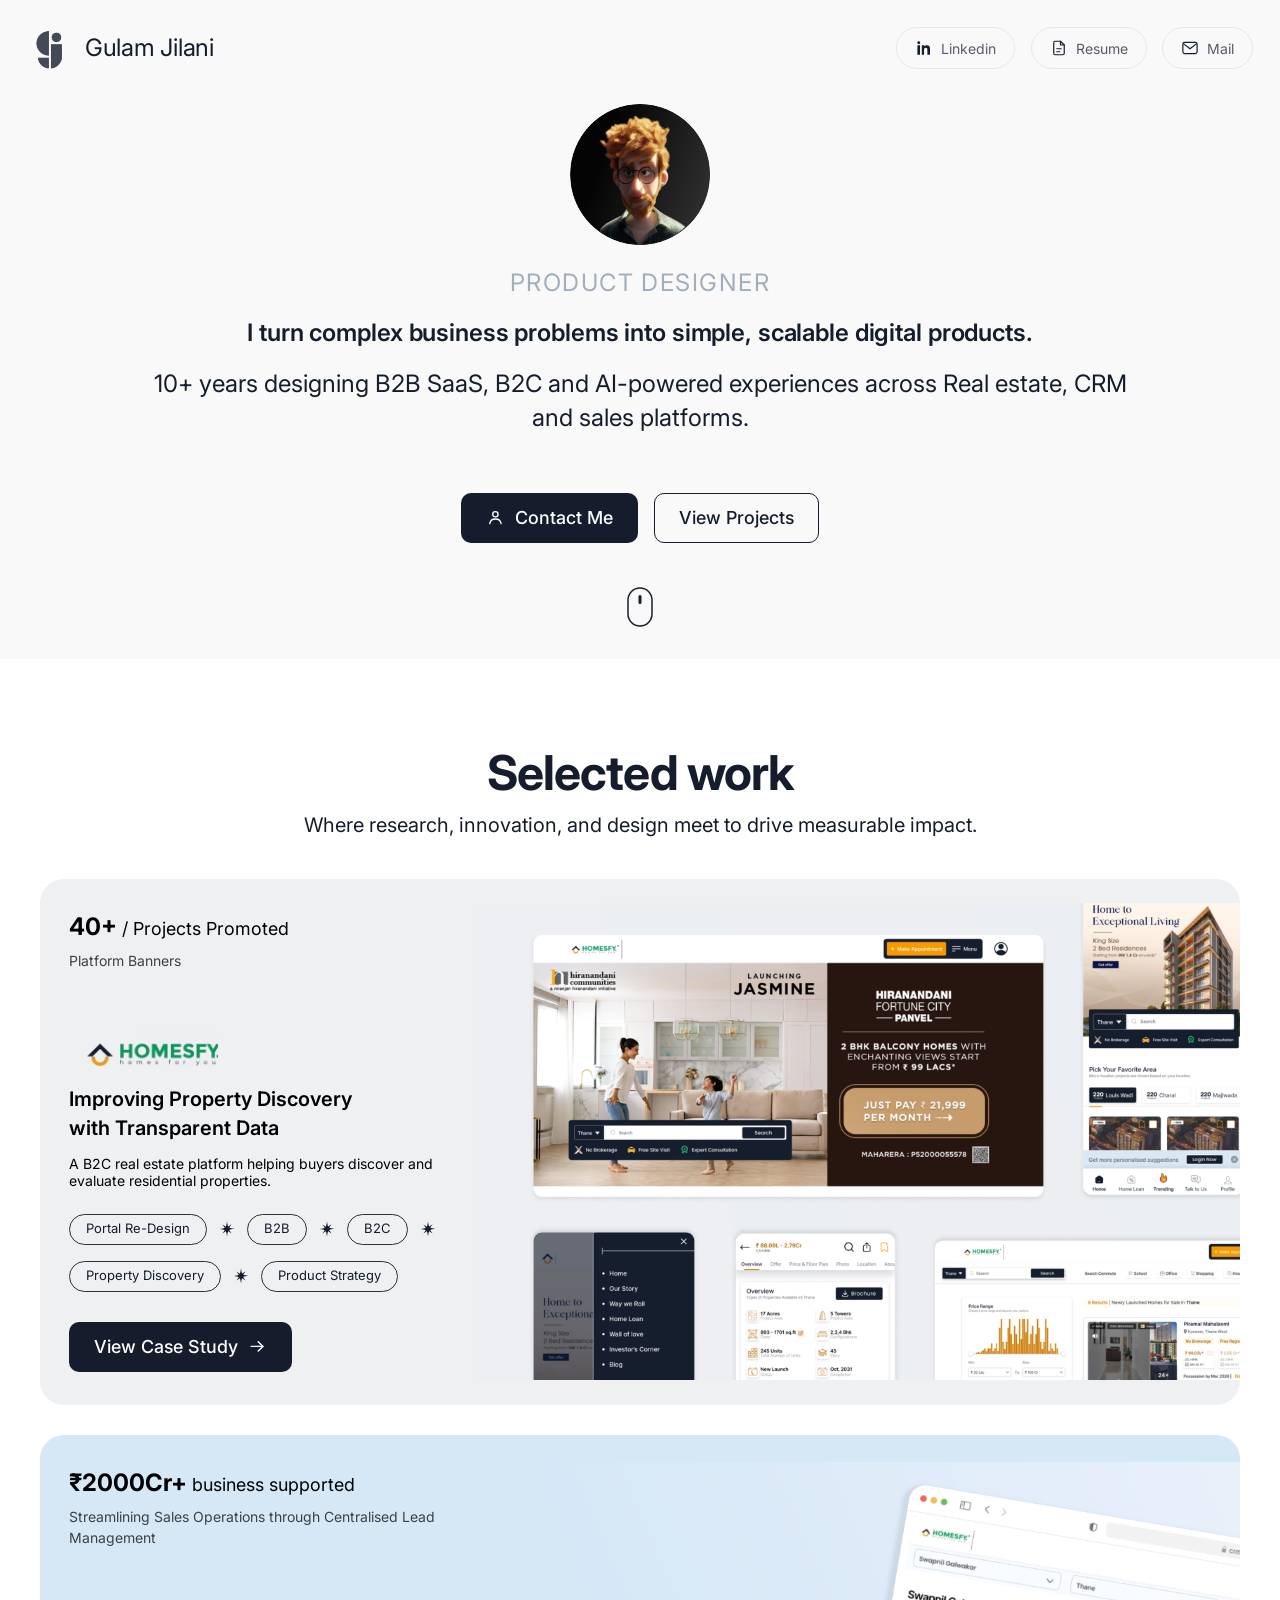
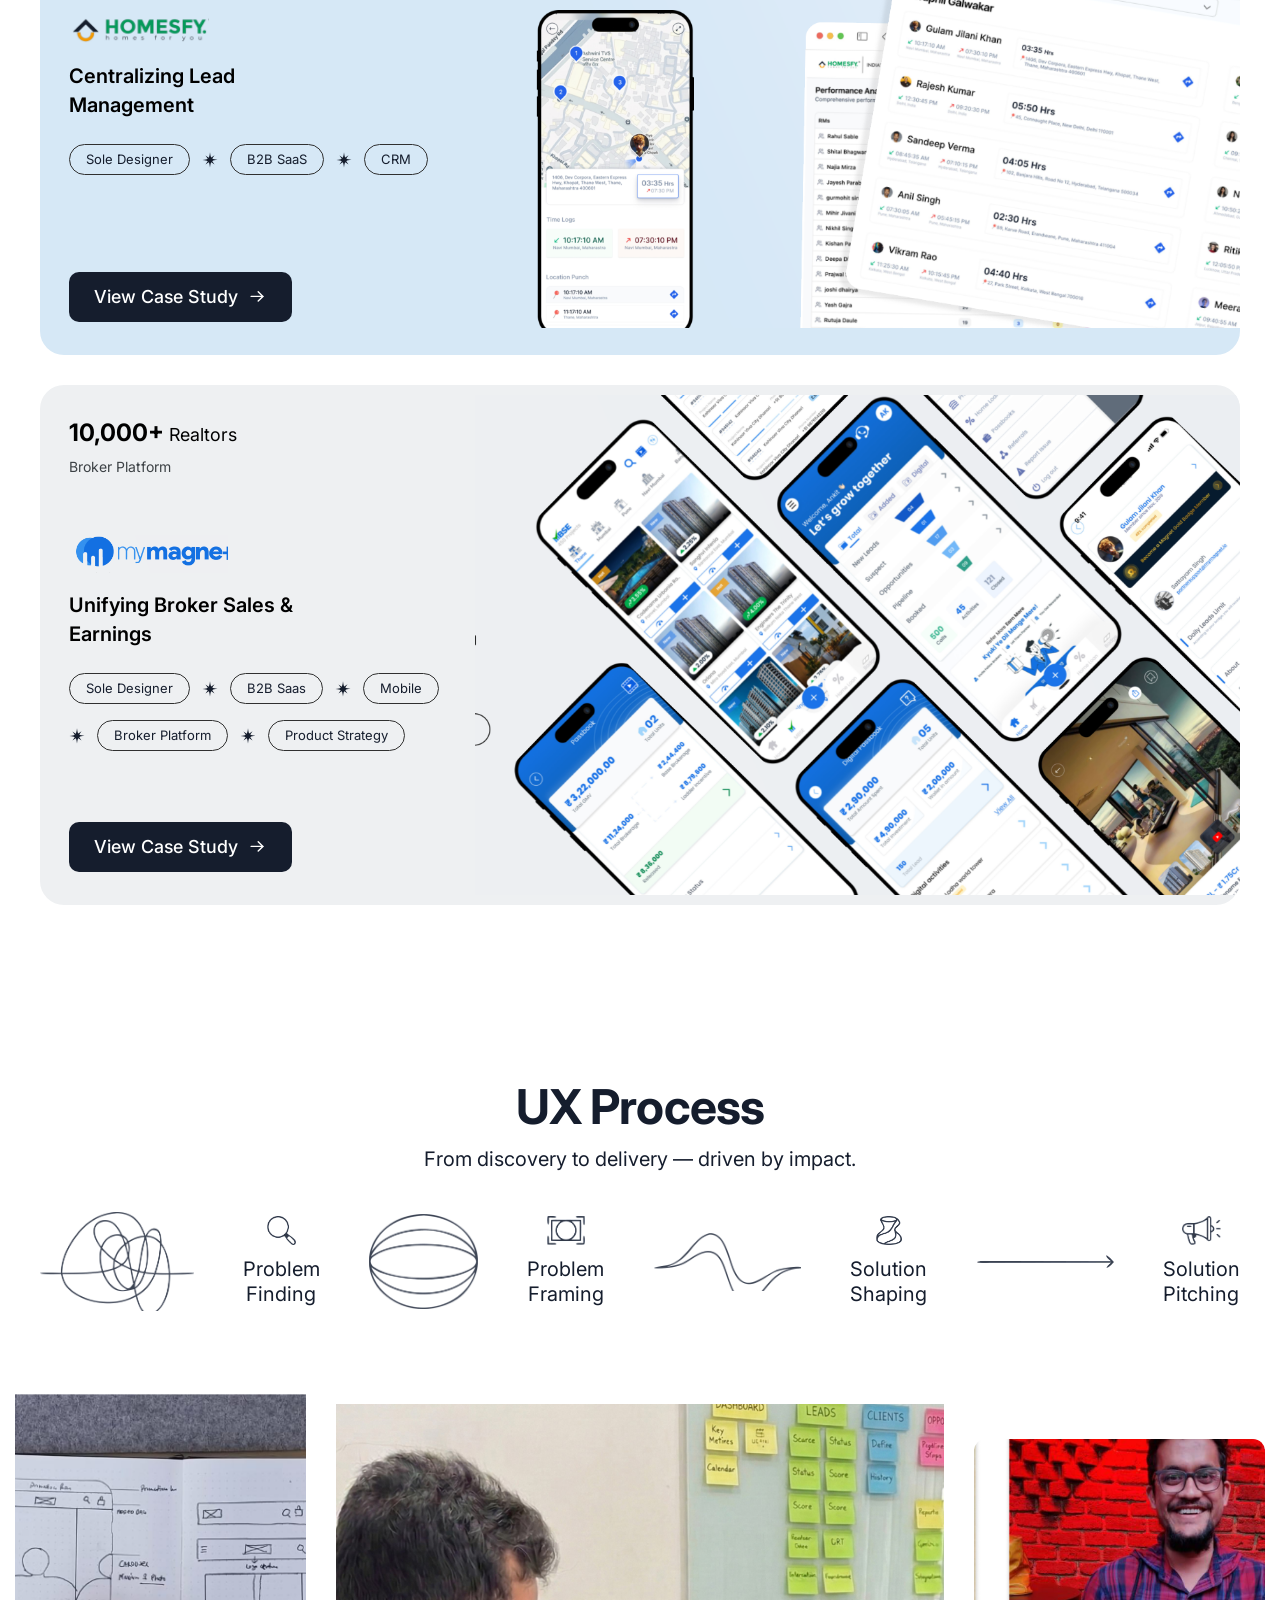
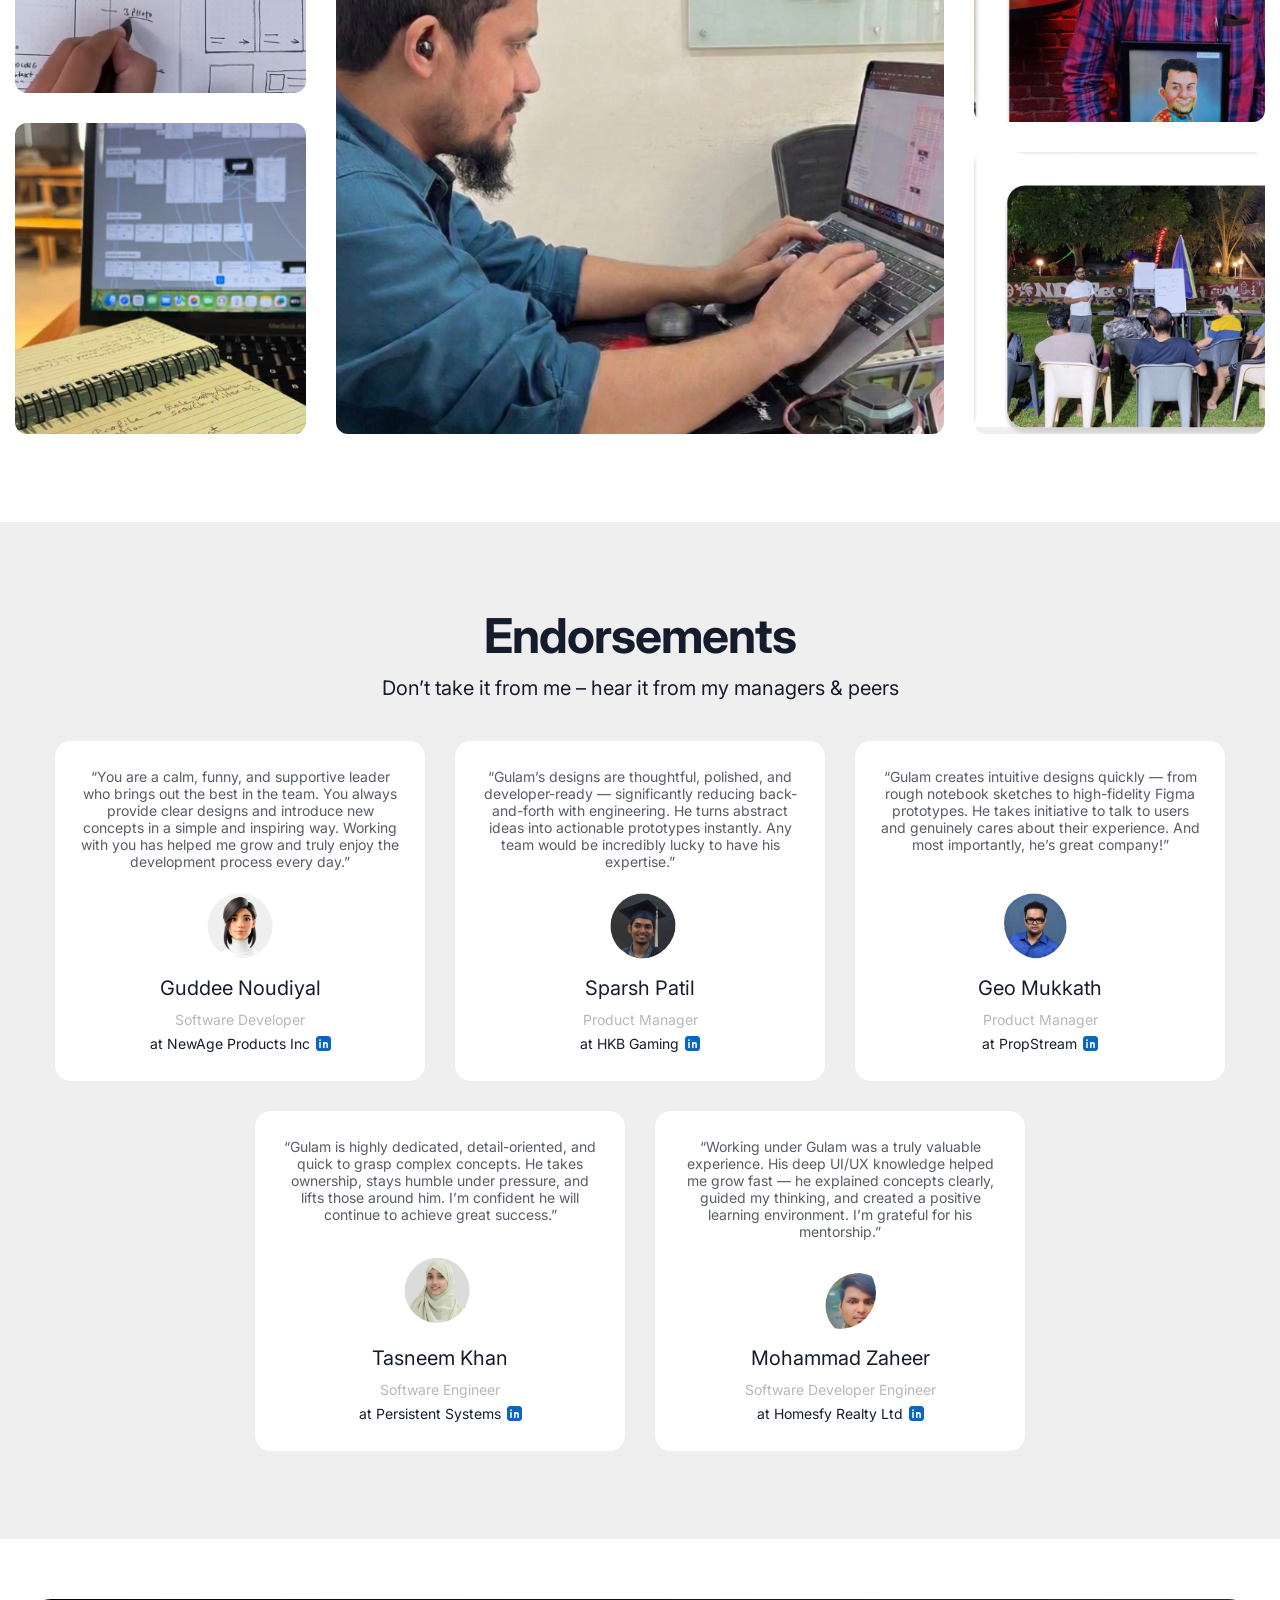
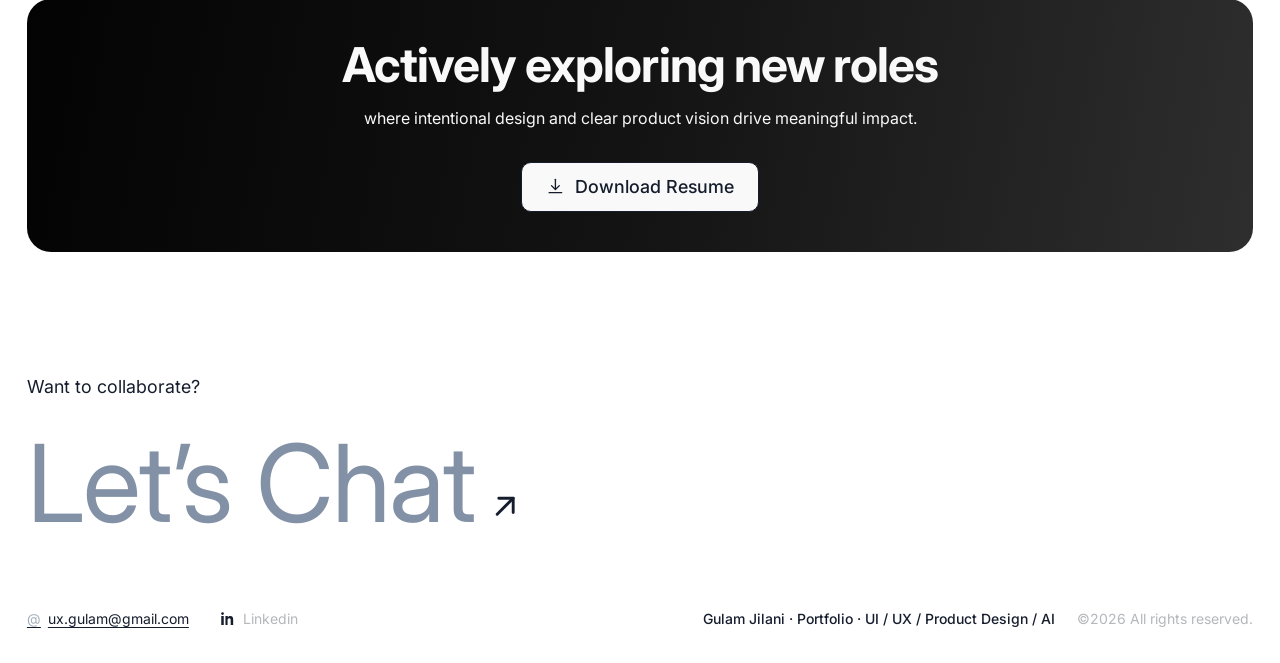
==== index.html @ 34e21d38 "Adding Home Page" ====
<!DOCTYPE html>
<html lang="en">
<head>
<meta charset="UTF-8" />
<meta name="viewport" content="width=device-width, initial-scale=1, viewport-fit=cover" />
<title>Gulam Jilani · Product Designer</title>
<meta name="description" content="Product Designer with 10+ years designing B2B SaaS, B2C and AI-powered experiences across real estate, CRM and sales platforms." />
<meta name="theme-color" content="#f9f9f9" />

<meta property="og:title" content="Gulam Jilani · Product Designer" />
<meta property="og:description" content="I turn complex business problems into simple, scalable digital products." />
<meta property="og:type" content="website" />
<meta property="og:image" content="assets/images/profile.png" />

<link rel="icon" href="assets/images/logo_header.png" />
<link rel="preconnect" href="https://fonts.googleapis.com" />
<link rel="preconnect" href="https://fonts.gstatic.com" crossorigin />
<link href="https://fonts.googleapis.com/css2?family=Inter:wght@400;500;600;700&display=swap" rel="stylesheet" />
<link rel="stylesheet" href="assets/css/v3.css" />
</head>
<body>

<a class="skip-link" href="#work">Skip to work</a>

<!-- ============ HEADER ============ -->
<header class="site-header">
  <div class="wrap wrap--frame header-inner">
    <a class="brand" href="#top" aria-label="Gulam Jilani — home">
      <img class="brand-mark" src="assets/images/logo_header.png" alt="" width="44" height="44" />
      <span class="brand-name">Gulam Jilani</span>
    </a>

    <nav class="header-actions" aria-label="Contact">
      <!-- TODO: replace # with the real LinkedIn profile URL -->
      <!-- aria-label is required: .pill-label is display:none below 640px, which
           removes it from the accessibility tree, leaving the link unnamed. -->
      <a class="pill" href="linkedin.com/in/gulam-jilani-55a26b123" target="_blank" rel="noopener" aria-label="Linkedin">
        <svg class="ic" viewBox="0 0 24 24" aria-hidden="true"><path fill="currentColor" d="M6.94 5a1.94 1.94 0 1 1-3.88 0 1.94 1.94 0 0 1 3.88 0ZM3.2 8.4h3.5V21H3.2V8.4Zm5.9 0h3.36v1.72h.05c.47-.86 1.6-1.77 3.3-1.77 3.53 0 4.19 2.24 4.19 5.15V21h-3.5v-6.06c0-1.45-.03-3.3-2.05-3.3-2.06 0-2.37 1.57-2.37 3.2V21H9.1V8.4Z"/></svg>
        <span class="pill-label">Linkedin</span>
      </a>

      <!-- TODO: point href at the resume PDF, e.g. assets/Gulam-Jilani-Resume.pdf -->
      <a class="pill" href="https://docs.google.com/document/d/1-FLehMGRq0aszkwKJ5UdUYbuTCVFCGYG/edit?usp=sharing&ouid=104128095403604787964&rtpof=true&sd=true" aria-label="Resume" title="Resume">
        <svg class="ic" viewBox="0 0 24 24" fill="none" stroke="currentColor" stroke-width="1.6" stroke-linecap="round" stroke-linejoin="round" aria-hidden="true"><path d="M14 3H7a2 2 0 0 0-2 2v14a2 2 0 0 0 2 2h10a2 2 0 0 0 2-2V8l-5-5Z"/><path d="M14 3v5h5"/><path d="M9 13h6M9 17h4"/></svg>
        <span class="pill-label">Resume</span>
      </a>

      <a class="pill" href="mailto:ux.gulam@gmail.com" aria-label="Mail (ux.gulam@gmail.com)" title="ux.gulam@gmail.com">
        <svg class="ic" viewBox="0 0 24 24" fill="none" stroke="currentColor" stroke-width="1.6" stroke-linecap="round" stroke-linejoin="round" aria-hidden="true"><rect x="2.5" y="4.5" width="19" height="15" rx="2.5"/><path d="m3.5 6.5 8.5 6.5 8.5-6.5"/></svg>
        <span class="pill-label">Mail</span>
      </a>
    </nav>
  </div>
</header>

<main id="top">

  <!-- ============ HERO ============ -->
  <section class="hero">
    <div class="wrap hero-inner">
      <img class="hero-photo" src="assets/images/profile.png" alt="Portrait of Gulam Jilani" width="150" height="150" />
      <p class="hero-eyebrow">Product Designer</p>
      <h1 class="hero-title">I turn complex business problems into simple, scalable digital products.</h1>
      <p class="hero-sub">10+ years designing B2B SaaS, B2C and AI-powered experiences across Real estate, CRM and sales platforms.</p>

      <div class="hero-actions">
        <a class="btn btn-dark" href="mailto:ux.gulam@gmail.com" aria-label="Mail (ux.gulam@gmail.com)" title="ux.gulam@gmail.com" href="#contact">
          <svg class="ic" viewBox="0 0 24 24" fill="none" stroke="currentColor" stroke-width="1.7" stroke-linecap="round" stroke-linejoin="round" aria-hidden="true"><circle cx="12" cy="8" r="3.4"/><path d="M4.8 20c.5-3.7 3.4-6 7.2-6s6.7 2.3 7.2 6"/></svg>
          Contact Me
        </a>
        <a class="btn btn-ghost" href="#work">View Projects</a>
      </div>

      <div class="scroll-cue" aria-hidden="true">
        <svg viewBox="0 0 26 40" fill="none"><rect x="1" y="1" width="24" height="38" rx="12" stroke="currentColor" stroke-width="1.5"/><rect class="wheel" x="11.5" y="8" width="3" height="9" rx="1.5" fill="currentColor"/></svg>
      </div>
    </div>
  </section>

  <!-- ============ SELECTED WORK ============ -->
  <section class="section" id="work">
    <div class="wrap">
      <header class="section-head">
        <h2>Selected work</h2>
        <p>Where research, innovation, and design meet to drive measurable impact.</p>
      </header>

      <!-- Project 1 -->
      <article class="project">
        <div class="project-body">
          <p class="stat"><b>40+</b> <span>/ Projects Promoted</span></p>
          <p class="stat-caption">Platform Banners</p>

          <img class="project-logo" src="assets/images/p1_logo.png" alt="Homesfy" width="202" height="41" />
          <h3 class="project-title">Improving Property Discovery with Transparent Data</h3>
          <p class="project-desc">A B2C real estate platform helping buyers discover and evaluate residential properties.</p>

          <ul class="tags">
            <li class="tag">Portal Re-Design</li>
            <li class="tag-sep" aria-hidden="true"></li>
            <li class="tag">B2B</li>
            <li class="tag-sep" aria-hidden="true"></li>
            <li class="tag">B2C</li>
            <li class="tag-sep" aria-hidden="true"></li>
            <li class="tag">Property Discovery</li>
            <li class="tag-sep" aria-hidden="true"></li>
            <li class="tag">Product Strategy</li>
          </ul>

          <a class="btn btn-dark btn-case" href="case-study.html">
            View Case Study
            <svg class="ic" viewBox="0 0 24 24" fill="none" stroke="currentColor" stroke-width="1.8" stroke-linecap="round" stroke-linejoin="round" aria-hidden="true"><path d="M4 12h15"/><path d="m13 6 6 6-6 6"/></svg>
          </a>
        </div>
        <div class="project-media">
          <img src="assets/images/p1_visual.png" alt="Homesfy property discovery portal screens" loading="lazy" />
        </div>
      </article>

      <!-- Project 2 -->
      <article class="project project--blue">
        <div class="project-body">
          <p class="stat"><b>&#8377;2000Cr+</b> <span>business supported</span></p>
          <p class="stat-caption">Streamlining Sales Operations through Centralised Lead Management</p>

          <img class="project-logo" src="assets/images/p2_logo.png" alt="Homesfy" width="202" height="41" />
          <h3 class="project-title">Centralizing Lead Management</h3>

          <ul class="tags">
            <li class="tag">Sole Designer</li>
            <li class="tag-sep" aria-hidden="true"></li>
            <li class="tag">B2B SaaS</li>
            <li class="tag-sep" aria-hidden="true"></li>
            <li class="tag">CRM</li>
          </ul>

          <a class="btn btn-dark btn-case" href="case-study.html">
            View Case Study
            <svg class="ic" viewBox="0 0 24 24" fill="none" stroke="currentColor" stroke-width="1.8" stroke-linecap="round" stroke-linejoin="round" aria-hidden="true"><path d="M4 12h15"/><path d="m13 6 6 6-6 6"/></svg>
          </a>
        </div>
        <div class="project-media">
          <img src="assets/images/p2_visual.png" alt="Homesfy CRM dashboard and mobile lead tracking screens" loading="lazy" />
        </div>
      </article>

      <!-- Project 3 -->
      <article class="project">
        <div class="project-body">
          <p class="stat"><b>10,000+</b> <span>Realtors</span></p>
          <p class="stat-caption">Broker Platform</p>

          <img class="project-logo" src="assets/images/p3_logo.png" alt="mymagnet" width="202" height="41" />
          <h3 class="project-title">Unifying Broker Sales &amp; Earnings</h3>

          <ul class="tags">
            <li class="tag">Sole Designer</li>
            <li class="tag-sep" aria-hidden="true"></li>
            <li class="tag">B2B Saas</li>
            <li class="tag-sep" aria-hidden="true"></li>
            <li class="tag">Mobile</li>
            <li class="tag-sep" aria-hidden="true"></li>
            <li class="tag">Broker Platform</li>
            <li class="tag-sep" aria-hidden="true"></li>
            <li class="tag">Product Strategy</li>
          </ul>

          <a class="btn btn-dark btn-case" href="case-study.html">
            View Case Study
            <svg class="ic" viewBox="0 0 24 24" fill="none" stroke="currentColor" stroke-width="1.8" stroke-linecap="round" stroke-linejoin="round" aria-hidden="true"><path d="M4 12h15"/><path d="m13 6 6 6-6 6"/></svg>
          </a>
        </div>
        <div class="project-media">
          <img src="assets/images/p3_visual.png" alt="mymagnet broker app screens showing sales and earnings" loading="lazy" />
        </div>
      </article>
    </div>
  </section>

  <!-- ============ UX PROCESS ============ -->
  <section class="section section--process">
    <div class="wrap">
      <header class="section-head">
        <h2>UX Process</h2>
        <p>From discovery to delivery &mdash; driven by impact.</p>
      </header>

      <ol class="flow">
        <li class="flow-art"><img src="assets/images/art_squiggle.png" alt="" loading="lazy" /></li>
        <li class="flow-step">
          <img class="flow-icon" src="assets/images/ic_find.png" alt="" loading="lazy" />
          <span>Problem<br />Finding</span>
        </li>

        <li class="flow-art"><img src="assets/images/art_sphere.png" alt="" loading="lazy" /></li>
        <li class="flow-step">
          <img class="flow-icon" src="assets/images/ic_frame.png" alt="" loading="lazy" />
          <span>Problem<br />Framing</span>
        </li>

        <li class="flow-art"><img src="assets/images/art_wave.png" alt="" loading="lazy" /></li>
        <li class="flow-step">
          <img class="flow-icon" src="assets/images/ic_shape.png" alt="" loading="lazy" />
          <span>Solution<br />Shaping</span>
        </li>

        <li class="flow-art"><img src="assets/images/art_arrow.png" alt="" loading="lazy" /></li>
        <li class="flow-step">
          <img class="flow-icon" src="assets/images/ic_pitch.png" alt="" loading="lazy" />
          <span>Solution<br />Pitching</span>
        </li>
      </ol>
    </div>

    <div class="collage" aria-label="Design process in practice">
      <div class="collage-col collage-col--left">
        <figure><img src="assets/images/ux_topleft.png" alt="Hand-sketched wireframes in a notebook" loading="lazy" /></figure>
        <figure><img src="assets/images/ux_botleft.png" alt="User flows on a laptop beside handwritten research notes" loading="lazy" /></figure>
      </div>
      <div class="collage-col collage-col--center">
        <figure><img src="assets/images/ux_center.png" alt="Gulam working at his desk in front of a workshop board" loading="lazy" /></figure>
      </div>
      <div class="collage-col collage-col--right">
        <figure><img src="assets/images/ux_topright.png" alt="Gulam holding a framed caricature award" loading="lazy" /></figure>
        <figure><img src="assets/images/ux_botright.png" alt="Presenting to a team at an outdoor session" loading="lazy" /></figure>
      </div>
    </div>
  </section>

  <!-- ============ ENDORSEMENTS ============ -->
  <section class="section section--endorse">
    <div class="wrap">
      <header class="section-head">
        <h2>Endorsements</h2>
        <p>Don&rsquo;t take it from me &ndash; hear it from my managers &amp; peers</p>
      </header>

      <div class="quotes">
        <figure class="quote">
          <blockquote>&ldquo;You are a calm, funny, and supportive leader who brings out the best in the team. You always provide clear designs and introduce new concepts in a simple and inspiring way. Working with you has helped me grow and truly enjoy the development process every day.&rdquo;</blockquote>
          <figcaption>
            <img class="avatar" src="assets/images/avatar_guddee.png" alt="" width="72" height="72" loading="lazy" />
            <span class="quote-name">Guddee Noudiyal</span>
            <span class="quote-role">Software Developer</span>
            <span class="quote-at">at NewAge Products Inc
              <a href="#" aria-label="Guddee Noudiyal on LinkedIn" class="li-badge"><svg viewBox="0 0 24 24" aria-hidden="true"><rect width="24" height="24" rx="4" fill="#0A66C2"/><path fill="#fff" d="M7.6 9.4H5.2V19h2.4V9.4Zm.2-2.7a1.4 1.4 0 1 0-2.8 0 1.4 1.4 0 0 0 2.8 0ZM19 19h-2.4v-4.7c0-1.1-.4-1.9-1.4-1.9-.8 0-1.2.5-1.4 1-.1.2-.1.5-.1.8V19H11.3s0-8.2 0-9.6h2.4v1.4c.3-.5 1-1.2 2.3-1.2 1.7 0 3 1.1 3 3.5V19Z"/></svg></a>
            </span>
          </figcaption>
        </figure>

        <figure class="quote">
          <blockquote>&ldquo;Gulam&rsquo;s designs are thoughtful, polished, and developer-ready &mdash; significantly reducing back-and-forth with engineering. He turns abstract ideas into actionable prototypes instantly. Any team would be incredibly lucky to have his expertise.&rdquo;</blockquote>
          <figcaption>
            <img class="avatar" src="assets/images/avatar_sparsh.png" alt="" width="72" height="72" loading="lazy" />
            <span class="quote-name">Sparsh Patil</span>
            <span class="quote-role">Product Manager</span>
            <span class="quote-at">at HKB Gaming
              <a href="#" aria-label="Sparsh Patil on LinkedIn" class="li-badge"><svg viewBox="0 0 24 24" aria-hidden="true"><rect width="24" height="24" rx="4" fill="#0A66C2"/><path fill="#fff" d="M7.6 9.4H5.2V19h2.4V9.4Zm.2-2.7a1.4 1.4 0 1 0-2.8 0 1.4 1.4 0 0 0 2.8 0ZM19 19h-2.4v-4.7c0-1.1-.4-1.9-1.4-1.9-.8 0-1.2.5-1.4 1-.1.2-.1.5-.1.8V19H11.3s0-8.2 0-9.6h2.4v1.4c.3-.5 1-1.2 2.3-1.2 1.7 0 3 1.1 3 3.5V19Z"/></svg></a>
            </span>
          </figcaption>
        </figure>

        <figure class="quote">
          <blockquote>&ldquo;Gulam creates intuitive designs quickly &mdash; from rough notebook sketches to high-fidelity Figma prototypes. He takes initiative to talk to users and genuinely cares about their experience. And most importantly, he&rsquo;s great company!&rdquo;</blockquote>
          <figcaption>
            <img class="avatar" src="assets/images/avatar_geo.png" alt="" width="72" height="72" loading="lazy" />
            <span class="quote-name">Geo Mukkath</span>
            <span class="quote-role">Product Manager</span>
            <span class="quote-at">at PropStream
              <a href="#" aria-label="Geo Mukkath on LinkedIn" class="li-badge"><svg viewBox="0 0 24 24" aria-hidden="true"><rect width="24" height="24" rx="4" fill="#0A66C2"/><path fill="#fff" d="M7.6 9.4H5.2V19h2.4V9.4Zm.2-2.7a1.4 1.4 0 1 0-2.8 0 1.4 1.4 0 0 0 2.8 0ZM19 19h-2.4v-4.7c0-1.1-.4-1.9-1.4-1.9-.8 0-1.2.5-1.4 1-.1.2-.1.5-.1.8V19H11.3s0-8.2 0-9.6h2.4v1.4c.3-.5 1-1.2 2.3-1.2 1.7 0 3 1.1 3 3.5V19Z"/></svg></a>
            </span>
          </figcaption>
        </figure>

        <figure class="quote">
          <blockquote>&ldquo;Gulam is highly dedicated, detail-oriented, and quick to grasp complex concepts. He takes ownership, stays humble under pressure, and lifts those around him. I&rsquo;m confident he will continue to achieve great success.&rdquo;</blockquote>
          <figcaption>
            <img class="avatar" src="assets/images/avatar_tasneem.png" alt="" width="72" height="72" loading="lazy" />
            <span class="quote-name">Tasneem Khan</span>
            <span class="quote-role">Software Engineer</span>
            <span class="quote-at">at Persistent Systems
              <a href="#" aria-label="Tasneem Khan on LinkedIn" class="li-badge"><svg viewBox="0 0 24 24" aria-hidden="true"><rect width="24" height="24" rx="4" fill="#0A66C2"/><path fill="#fff" d="M7.6 9.4H5.2V19h2.4V9.4Zm.2-2.7a1.4 1.4 0 1 0-2.8 0 1.4 1.4 0 0 0 2.8 0ZM19 19h-2.4v-4.7c0-1.1-.4-1.9-1.4-1.9-.8 0-1.2.5-1.4 1-.1.2-.1.5-.1.8V19H11.3s0-8.2 0-9.6h2.4v1.4c.3-.5 1-1.2 2.3-1.2 1.7 0 3 1.1 3 3.5V19Z"/></svg></a>
            </span>
          </figcaption>
        </figure>

        <figure class="quote">
          <blockquote>&ldquo;Working under Gulam was a truly valuable experience. His deep UI/UX knowledge helped me grow fast &mdash; he explained concepts clearly, guided my thinking, and created a positive learning environment. I&rsquo;m grateful for his mentorship.&rdquo;</blockquote>
          <figcaption>
            <img class="avatar" src="assets/images/avatar_zaheer.png" alt="" width="72" height="72" loading="lazy" />
            <span class="quote-name">Mohammad Zaheer</span>
            <span class="quote-role">Software Developer Engineer</span>
            <span class="quote-at">at Homesfy Realty Ltd
              <a href="#" aria-label="Mohammad Zaheer on LinkedIn" class="li-badge"><svg viewBox="0 0 24 24" aria-hidden="true"><rect width="24" height="24" rx="4" fill="#0A66C2"/><path fill="#fff" d="M7.6 9.4H5.2V19h2.4V9.4Zm.2-2.7a1.4 1.4 0 1 0-2.8 0 1.4 1.4 0 0 0 2.8 0ZM19 19h-2.4v-4.7c0-1.1-.4-1.9-1.4-1.9-.8 0-1.2.5-1.4 1-.1.2-.1.5-.1.8V19H11.3s0-8.2 0-9.6h2.4v1.4c.3-.5 1-1.2 2.3-1.2 1.7 0 3 1.1 3 3.5V19Z"/></svg></a>
            </span>
          </figcaption>
        </figure>
      </div>
    </div>
  </section>

  <!-- ============ CTA ============ -->
  <section class="cta" id="contact">
    <div class="wrap wrap--frame">
      <div class="cta-card">
        <h2>Actively exploring new roles</h2>
        <p>where intentional design and clear product vision drive meaningful impact.</p>
        <!-- TODO: point href at the resume PDF -->
        <a class="btn btn-light" href="#" download>
          <svg class="ic" viewBox="0 0 24 24" fill="none" stroke="currentColor" stroke-width="1.7" stroke-linecap="round" stroke-linejoin="round" aria-hidden="true"><path d="M12 3v12"/><path d="m7 11 5 5 5-5"/><path d="M4 20h16"/></svg>
          Download Resume
        </a>
      </div>
    </div>
  </section>

</main>

<!-- ============ FOOTER ============ -->
<footer class="site-footer">
  <div class="wrap wrap--frame">
    <p class="footer-kicker">Want to collaborate?</p>
    <a class="footer-chat" href="mailto:ux.gulam@gmail.com">
      <span>Let&rsquo;s Chat</span>
      <svg class="chat-arrow" viewBox="0 0 24 24" fill="none" stroke="currentColor" stroke-width="1.8" stroke-linecap="round" stroke-linejoin="round" aria-hidden="true"><path d="M7 17 17 7"/><path d="M8 7h9v9"/></svg>
    </a>

    <div class="footer-bottom">
      <div class="footer-links">
        <a href="mailto:ux.gulam@gmail.com"><span class="at">@</span> ux.gulam@gmail.com</a>
        <!-- TODO: replace # with the real LinkedIn profile URL -->
        <a href="linkedin.com/in/gulam-jilani-55a26b123" target="_blank" rel="noopener" class="footer-li">
          <svg class="ic" viewBox="0 0 24 24" aria-hidden="true"><path fill="currentColor" d="M6.94 5a1.94 1.94 0 1 1-3.88 0 1.94 1.94 0 0 1 3.88 0ZM3.2 8.4h3.5V21H3.2V8.4Zm5.9 0h3.36v1.72h.05c.47-.86 1.6-1.77 3.3-1.77 3.53 0 4.19 2.24 4.19 5.15V21h-3.5v-6.06c0-1.45-.03-3.3-2.05-3.3-2.06 0-2.37 1.57-2.37 3.2V21H9.1V8.4Z"/></svg>
          Linkedin
        </a>
      </div>
      <p class="footer-meta">
        <span>Gulam Jilani · Portfolio · UI / UX / Product Design / AI</span>
        <span class="footer-copy">©2026 All rights reserved.</span>
      </p>
    </div>
  </div>
</footer>

<script defer src="assets/js/header-scroll.js"></script>
</body>
</html>
---- assets/css/v3.css ----
/* =========================================================
   Gulam Jilani — Portfolio, Home Page v3
   Design source: Home Page Version 3 (Figma export, 1440 frame)
   Content container 1200px · outer container 1410px
   ========================================================= */

/* ---------- Design tokens ---------- */
:root {
  /* palette (sampled from the design export) */
  --ink:          #151d2d;
  --ink-black:    #000000;
  --muted:        #565c68;
  --muted-2:      #3c4145;
  --soft:         #a3aebc;
  --soft-2:       #b4b7bc;
  --line:         #303030;
  --line-light:   #e7e7e9;

  --bg:           #ffffff;
  --bg-hero:      #f9f9f9;
  --bg-endorse:   #efefef;
  --card-grey:    #eef0f2;
  --card-blue:    #d6e8f6;
  --chat:         #8291a6;

  /* layout */
  --wrap:         1200px;   /* content sections */
  --wrap-wide:    1410px;   /* header, CTA, footer */
  --gutter:       clamp(16px, 4vw, 24px);
  --radius-card:  24px;
  --radius-btn:   10px;

  /* type — fluid, anchored to the 1440 design */
  --fs-display:   clamp(56px, 8.4vw, 120px);  /* "Let's Chat"            */
  --fs-h2:        clamp(32px, 4.6vw, 48px);   /* section headings        */
  --fs-lead:      clamp(16px, 1.7vw, 20px);   /* section sub-copy        */
  --fs-24:        clamp(19px, 2vw, 24px);     /* hero copy, stat numbers */
  --fs-20:        clamp(18px, 1.7vw, 20px);   /* card titles             */
  --fs-18:        clamp(16px, 1.4vw, 18px);   /* buttons                 */
  --fs-16:        clamp(15px, 1.25vw, 16px);  /* body copy               */
  --fs-14:        14px;
  --fs-12:        12px;

  --shadow-card:  0 8px 28px rgba(21, 29, 45, .08);
  --ease:         cubic-bezier(.2, .7, .3, 1);

  /* 8-point sparkle used as the tag separator */
  --sparkle: url("data:image/svg+xml,%3Csvg xmlns='http://www.w3.org/2000/svg' viewBox='0 0 24 24'%3E%3Cpath d='M12 0.5c.5 4 1 6.4 1.9 7.9l4.9-3.4-3.4 4.9c1.5.9 3.9 1.4 7.9 1.9-4 .5-6.4 1-7.9 1.9l3.4 4.9-4.9-3.4c-.9 1.5-1.4 3.9-1.9 7.9-.5-4-1-6.4-1.9-7.9l-4.9 3.4 3.4-4.9C7.1 13 4.7 12.5.7 12c4-.5 6.4-1 7.9-1.9L5.2 5.2l4.9 3.4C11 7.1 11.5 4.7 12 .5Z'/%3E%3C/svg%3E");
}

/* ---------- Reset ---------- */
*, *::before, *::after { box-sizing: border-box; }

html { -webkit-text-size-adjust: 100%; scroll-behavior: smooth; }

body {
  margin: 0;
  background: var(--bg);
  color: var(--ink);
  font-family: Inter, -apple-system, BlinkMacSystemFont, "Segoe UI", Roboto, Helvetica, Arial, sans-serif;
  font-size: var(--fs-16);
  line-height: 1.5;
  -webkit-font-smoothing: antialiased;
  -moz-osx-font-smoothing: grayscale;
}

h1, h2, h3, p, figure, blockquote, ol, ul { margin: 0; }
ol, ul { padding: 0; list-style: none; }
img, svg { display: block; max-width: 100%; }
img { height: auto; }
a { color: inherit; text-decoration: none; }

.wrap {
  width: 100%;
  max-width: calc(var(--wrap) + var(--gutter) * 2);  /* 1200px of content at desktop */
  margin-inline: auto;
  padding-inline: var(--gutter);
}

/* full-frame rows: header, CTA and footer sit in the 1440 frame with 15–30px gutters */
.wrap--frame {
  max-width: 1440px;
  padding-inline: clamp(16px, 2.1vw, 30px);
}

.ic { width: 1em; height: 1em; flex: none; }

.skip-link {
  position: absolute; left: -9999px; top: 0; z-index: 100;
  background: var(--ink); color: #fff; padding: 12px 18px; border-radius: 0 0 8px 0;
}
.skip-link:focus-visible { left: 0; }

:where(a, button):focus-visible {
  outline: 2px solid var(--ink);
  outline-offset: 3px;
  border-radius: 6px;
}

/* =========================================================
   Header
   ========================================================= */
.site-header {
  position: sticky;
  top: 0;
  z-index: 50;
  background: rgba(249, 249, 249, .92);
  backdrop-filter: saturate(180%) blur(20px);
  -webkit-backdrop-filter: saturate(180%) blur(20px);
  box-shadow: 0 8px 28px rgba(21, 29, 45, 0);   /* transparent by default, faded in below */
  transition: box-shadow .3s var(--ease);
}

/* browsers without backdrop-filter (old Firefox/Samsung Internet) get a
   solid header instead of a see-through one */
@supports not ((backdrop-filter: blur(1px)) or (-webkit-backdrop-filter: blur(1px))) {
  .site-header { background: var(--bg-hero); }
}

/* Compact/floating state: toggled by assets/js/header-scroll.js once the
   page has scrolled past a threshold while scrolling down; removed again
   on scroll up. Only the header shrinks — content layout is untouched. */
.site-header.is-compact { box-shadow: var(--shadow-card); }

.header-inner {
  display: flex;
  align-items: center;
  justify-content: space-between;
  gap: 16px;
  min-height: 96px;
  transition: min-height .3s var(--ease);
}
.site-header.is-compact .header-inner { min-height: 64px; }

.brand { display: flex; align-items: center; gap: 14px; }
.brand-mark { width: clamp(36px, 4vw, 44px); height: auto; transition: width .3s var(--ease); }
.site-header.is-compact .brand-mark { width: 30px; }
.brand-name { font-size: var(--fs-24); font-weight: 400; letter-spacing: -.01em; transition: font-size .3s var(--ease); }
.site-header.is-compact .brand-name { font-size: 16px; }

.header-actions { display: flex; align-items: center; gap: clamp(8px, 1.2vw, 16px); }

.pill {
  display: inline-flex; align-items: center; gap: 8px;
  height: 42px; padding: 0 18px;
  border: 1px solid var(--line-light);
  border-radius: 999px;
  background: var(--bg-hero);
  color: var(--muted);
  font-size: var(--fs-14);
  transition: border-color .2s var(--ease), color .2s var(--ease),
    background-color .2s var(--ease), transform .2s var(--ease),
    height .3s var(--ease), padding .3s var(--ease), font-size .3s var(--ease);
}
.pill .ic { width: 18px; height: 18px; color: var(--ink); transition: transform .2s var(--ease); }
.pill:hover { border-color: var(--ink); color: var(--ink); background: #fff; transform: translateY(-1px); }
.pill:hover .ic { transform: scale(1.1); }
.site-header.is-compact .pill { height: 36px; padding: 0 14px; font-size: 13px; }

.icon-btn {
  display: inline-flex; flex-direction: column; align-items: center; justify-content: center;
  gap: 2px;
  min-width: 42px; min-height: 42px;
  padding: 4px 6px;
  border-radius: 10px;
  color: var(--ink);
  transition: background .2s var(--ease), transform .2s var(--ease);
}
.icon-btn .ic { width: 21px; height: 21px; }
.icon-btn .pill-label { font-size: var(--fs-12); line-height: 1; white-space: nowrap; }
.icon-btn:hover { background: rgba(21, 29, 45, .07); transform: translateY(-1px); }

/* =========================================================
   Buttons
   ========================================================= */
.btn {
  display: inline-flex; align-items: center; justify-content: center; gap: 10px;
  min-height: 50px;
  padding: 0 24px;
  border-radius: var(--radius-btn);
  font-size: var(--fs-18);
  font-weight: 500;
  line-height: 1;
  border: 1px solid transparent;
  cursor: pointer;
  transition: transform .2s var(--ease), background .2s var(--ease), color .2s var(--ease), box-shadow .2s var(--ease);
}
.btn .ic { width: 1.05em; height: 1.05em; }

.btn-dark  { background: var(--ink); color: #fff; }
.btn-dark:hover  { transform: translateY(-2px); box-shadow: 0 10px 24px rgba(21, 29, 45, .25); }

.btn-ghost { background: transparent; color: var(--ink); border-color: var(--ink); }
.btn-ghost:hover { background: var(--ink); color: #fff; transform: translateY(-2px); }

.btn-light { background: var(--bg-hero); color: var(--ink); border-color: var(--ink); }
.btn-light:hover { transform: translateY(-2px); box-shadow: 0 10px 24px rgba(0, 0, 0, .35); }

.btn-case { margin-top: auto; align-self: flex-start; }

/* =========================================================
   Hero
   ========================================================= */
.hero { background: var(--bg-hero); }

.hero-inner {
  display: flex;
  flex-direction: column;
  align-items: center;
  text-align: center;
  /* design: photo sits just under the header, 28px of air below the scroll cue */
  padding-block: clamp(8px, 1vw, 4px) clamp(28px, 3.4vw, 32px);
}

.hero-photo {
  width: clamp(112px, 11vw, 150px);
  aspect-ratio: 1;
  border-radius: 50%;
  object-fit: cover;
}

.hero-eyebrow {
  margin-top: clamp(14px, 1.6vw, 22px);
  font-size: var(--fs-24);
  font-weight: 400;
  color: var(--soft);
  letter-spacing: .06em;
  text-transform: uppercase;
}

.hero-title {
  margin-top: clamp(10px, 1.2vw, 16px);
  max-width: 860px;   /* design: single line at 1440 */
  font-size: var(--fs-24);
  font-weight: 600;
  line-height: 1.35;
  letter-spacing: -.005em;
}

.hero-sub {
  margin-top: clamp(10px, 1.4vw, 18px);
  max-width: 990px;   /* design: two lines at 1440 */
  font-size: var(--fs-24);
  font-weight: 400;
  line-height: 1.42;
}

.hero-actions {
  display: flex;
  flex-wrap: wrap;
  justify-content: center;
  gap: 16px;
  margin-top: clamp(28px, 4.5vw, 62px);
}

.scroll-cue {
  margin-top: clamp(24px, 3.5vw, 48px);
  color: var(--ink);
}
.scroll-cue svg { width: 26px; height: 40px; }
.scroll-cue .wheel { animation: wheel 1.8s var(--ease) infinite; }

@keyframes wheel {
  0%, 100% { transform: translateY(0); opacity: 1; }
  50%      { transform: translateY(7px); opacity: .35; }
}

/* =========================================================
   Sections
   ========================================================= */
.section { padding-block: clamp(56px, 7vw, 88px); }

.section-head { text-align: center; margin-bottom: clamp(28px, 3vw, 40px); }
.section-head h2 {
  font-size: var(--fs-h2);
  font-weight: 700;
  line-height: 1.1;
  letter-spacing: -.02em;
}
.section-head p {
  margin-top: 10px;
  font-size: var(--fs-lead);
  color: var(--ink);
}

/* =========================================================
   Project cards
   ========================================================= */
.project {
  display: grid;
  grid-template-columns: minmax(320px, 435px) 1fr;   /* design: 435 / 765 */
  gap: 0;
  background: var(--card-grey);
  border-radius: var(--radius-card);
  overflow: hidden;
  min-height: 520px;
}
.project + .project { margin-top: 30px; }
.project--blue { background: var(--card-blue); }

.project-body {
  display: flex;
  flex-direction: column;
  padding: clamp(24px, 2.6vw, 36px) clamp(20px, 2.3vw, 32px);
}

.stat {
  font-size: var(--fs-24);
  font-weight: 700;
  color: var(--ink-black);
  line-height: 1.25;
}
.stat span { font-size: var(--fs-18); font-weight: 400; }

.stat-caption {
  margin-top: 8px;
  font-size: var(--fs-14);
  color: var(--muted-2);
  max-width: 46ch;
}

.project-logo {
  width: auto;
  height: clamp(32px, 3vw, 41px);
  margin-top: clamp(28px, 4.5vw, 60px);
  object-fit: contain;
  object-position: left center;
}

.project-title {
  margin-top: 18px;
  font-size: var(--fs-20);
  font-weight: 600;
  line-height: 1.45;
  color: var(--ink-black);
  max-width: 22ch;
}

.project-desc {
  margin-top: 12px;
  font-size: var(--fs-14);   /* design: 14px / 17.3 leading */
  line-height: 1.24;
  color: var(--ink-black);
  max-width: 42ch;
}

/* tag pills with the sparkle separators from the design */
.tags {
  display: flex;
  flex-wrap: wrap;
  align-items: center;
  column-gap: 12px;
  row-gap: 16px;
  margin-top: clamp(18px, 2vw, 24px);
  /* guarantees the gap above "View Case Study" once the card stacks */
  margin-bottom: 30px;
}
.tag {
  display: inline-flex; align-items: center;
  height: 31px;
  padding: 0 16px;
  border: 1px solid var(--line);
  border-radius: 999px;
  font-size: 13px;
  color: var(--ink);
  white-space: nowrap;
  flex: 0 0 auto;
  box-sizing: border-box;
}
/* separator lives between pills as its own flex item — never inside a
   pill's border box — so it can never straddle an outline or distort
   pill height/centring. See .tags li.tag-sep in the markup. */
.tag-sep {
  width: 16px; height: 16px;
  flex: 0 0 auto;
  background-color: var(--ink);
  -webkit-mask: var(--sparkle) center / contain no-repeat;
          mask: var(--sparkle) center / contain no-repeat;
}

.project-media {
  position: relative;
  overflow: hidden;
  min-height: 260px;
}
.project-media img {
  width: 100%;
  height: 100%;
  /* contain, not cover: these composites carry their own canvas padding
     already color-matched to each card's background (see project--blue),
     so showing them in full — rather than cropping — is what blends
     seamlessly and keeps the right-edge UI (buttons, listings) visible. */
  object-fit: contain;
  object-position: center;
  transition: transform .5s var(--ease);
}
.project:hover .project-media img { transform: scale(1.02); }

/* =========================================================
   UX process flow
   ========================================================= */
.flow {
  display: flex;
  align-items: center;
  justify-content: space-between;
  gap: clamp(8px, 1.4vw, 20px);
  margin-top: clamp(8px, 1.5vw, 16px);
}

.flow-art { flex: 0 1 auto; display: grid; place-items: center; }
.flow-art img { height: auto; opacity: .95; }
.flow li:nth-child(1) img { width: clamp(90px, 12vw, 175px); }
.flow li:nth-child(3) img { width: clamp(70px, 8.5vw, 121px); }
.flow li:nth-child(5) img { width: clamp(90px, 11.5vw, 165px); }
.flow li:nth-child(7) img { width: clamp(80px, 10.7vw, 154px); }

.flow-step {
  flex: 0 0 auto;
  display: flex;
  flex-direction: column;
  align-items: center;
  gap: 12px;
  text-align: center;
  font-size: var(--fs-20);
  line-height: 1.25;
  color: var(--ink);
}
/* fixed height keeps every step label on the same baseline */
.flow-icon { height: clamp(26px, 2.3vw, 32px); width: auto; object-fit: contain; }

/* =========================================================
   Photo collage
   ========================================================= */
.collage {
  display: grid;
  grid-template-columns: 330fr 690fr 330fr;
  gap: 30px;
  max-width: var(--wrap-wide);
  margin: clamp(40px, 5.5vw, 72px) auto 0;
  padding-inline: 15px;
  height: clamp(420px, 51vw, 730px);
}

.collage-col { display: grid; gap: 30px; min-height: 0; }
.collage-col--left,
.collage-col--right { grid-template-rows: 1fr 1fr; }
.collage-col--right { margin-top: clamp(20px, 4.5vw, 66px); }

.collage figure { min-height: 0; height: 100%; overflow: hidden; border-radius: 12px; }
.collage img {
  width: 100%;
  height: 100%;
  object-fit: cover;
}

/* =========================================================
   Endorsements
   ========================================================= */
.section--endorse { background: var(--bg-endorse); }

.quotes {
  display: flex;
  flex-wrap: wrap;
  justify-content: center;
  gap: 30px;
}

.quote {
  flex: 1 1 340px;
  max-width: 370px;
  display: flex;
  flex-direction: column;
  align-items: center;
  text-align: center;
  background: #fff;
  border-radius: 16px;
  padding: 28px 24px 27px;
}

.quote blockquote {
  font-size: var(--fs-14);   /* design: 14px / 17px leading */
  line-height: 1.21;
  color: var(--muted);
}

.quote figcaption {
  display: flex;
  flex-direction: column;
  align-items: center;
  margin-top: auto;
  padding-top: 16px;
}

.avatar {
  width: 72px; height: 72px;
  border-radius: 50%;
  object-fit: cover;
}

.quote-name { margin-top: 14px; font-size: var(--fs-20); font-weight: 400; color: var(--ink); }
.quote-role { margin-top: 6px; font-size: var(--fs-14); color: var(--soft-2); }
.quote-at   { margin-top: 3px; font-size: var(--fs-14); color: var(--ink); display: inline-flex; align-items: center; gap: 6px; }

.li-badge { display: inline-flex; }
.li-badge svg { width: 15px; height: 15px; border-radius: 3px; }

/* =========================================================
   CTA
   ========================================================= */
.cta { padding-block: clamp(40px, 5vw, 60px); }

.cta-card {
  display: flex;
  flex-direction: column;
  align-items: center;
  text-align: center;
  padding: clamp(32px, 3.4vw, 40px) var(--gutter);
  border-radius: var(--radius-card);
  background: linear-gradient(100deg, #030303 0%, #141414 52%, #2e2e2e 100%);
  color: var(--bg-hero);
}
.cta-card h2 {
  font-size: var(--fs-h2);
  font-weight: 700;
  line-height: 1.1;
  letter-spacing: -.02em;
}
.cta-card p {
  margin-top: 14px;
  max-width: 60ch;
  font-size: var(--fs-16);
}
.cta-card .btn { margin-top: clamp(24px, 2.8vw, 32px); }

/* =========================================================
   Footer
   ========================================================= */
.site-footer { padding-block: clamp(40px, 5vw, 62px) clamp(24px, 3vw, 34px); }

.footer-kicker { font-size: var(--fs-18); color: var(--ink); }

.footer-chat {
  display: inline-flex;
  align-items: flex-start;
  gap: clamp(6px, 1vw, 14px);
  margin-top: clamp(16px, 2.4vw, 30px);
  color: var(--chat);
  transition: color .25s var(--ease);
}
.footer-chat span {
  font-size: var(--fs-display);
  font-weight: 400;
  line-height: 1;
  letter-spacing: -.02em;
}
.chat-arrow {
  width: clamp(24px, 3vw, 42px);
  height: clamp(24px, 3vw, 42px);
  margin-top: clamp(24px, 4.4vw, 62px);
  color: var(--ink);
  transition: transform .25s var(--ease);
}
.footer-chat:hover { color: var(--ink); }
.footer-chat:hover .chat-arrow { transform: translate(5px, -5px); }

.footer-bottom {
  display: flex;
  flex-wrap: wrap;
  align-items: center;
  justify-content: space-between;
  gap: 16px 32px;
  margin-top: clamp(40px, 5.5vw, 76px);
  font-size: var(--fs-14);
}

.footer-links { display: flex; flex-wrap: wrap; align-items: center; gap: 12px 30px; }
.footer-links a { display: inline-flex; align-items: center; gap: 7px; }
.footer-links a:first-child { text-decoration: underline; text-underline-offset: 3px; }
.footer-links .at { color: var(--soft); text-decoration: none; }
.footer-li { color: var(--soft-2); }
.footer-li .ic { width: 17px; height: 17px; color: var(--ink); }
.footer-links a:hover { color: var(--ink); }

.footer-meta {
  display: flex;
  flex-wrap: wrap;
  gap: 6px 22px;
  font-weight: 500;
  text-align: right;
}
.footer-copy { color: var(--soft-2); font-weight: 400; }

/* =========================================================
   Responsive
   ========================================================= */

/* Tablet landscape — drop the decorative connectors in the flow */
@media (max-width: 1024px) {
  .flow {
    display: grid;
    grid-template-columns: repeat(4, 1fr);
    gap: 24px 12px;
    justify-items: center;
  }
  .flow-art { display: none; }
}

/* Tablet — stack project cards, text over media */
@media (max-width: 900px) {
  .project {
    grid-template-columns: 1fr;
    min-height: 0;
  }
  .project-media { order: 1; height: clamp(220px, 42vw, 340px); }
  .project-body { order: 2; }
  .project-title, .project-desc { max-width: 34ch; }

  .collage {
    grid-template-columns: 1fr 1fr;
    height: auto;
    gap: 20px;
    padding-inline: var(--gutter);
  }
  .collage-col { grid-template-rows: auto; }
  .collage-col--right { margin-top: 0; }
  .collage-col--center { grid-column: 1 / -1; order: -1; }
  .collage figure { height: auto; aspect-ratio: 4 / 3; }
  .collage-col--center figure { aspect-ratio: 16 / 10; }

  .footer-meta { text-align: left; }
}

/* Mobile */
@media (max-width: 640px) {
  .header-inner { min-height: 72px; }
  .brand-name { font-size: 18px; }
  .pill { height: 42px; padding: 0 14px; }
  .pill-label { display: none; }
  .pill .ic { width: 20px; height: 20px; }
  /* Labels hide here, so all three pills collapse to icon-only circles.
     Height stays 42px rather than shrinking — closer to the ~44px
     touch-target guideline. Compact mode keeps that same floor: shrinking
     further on mobile would drop the tap target below the guideline. */
  .site-header.is-compact .pill { height: 42px; padding: 0 14px; font-size: var(--fs-14); }
  .site-header.is-compact .header-inner { min-height: 60px; }

  .hero-title, .hero-sub { max-width: 34ch; }
  .hero-actions { width: 100%; }
  .hero-actions .btn { flex: 1 1 100%; }

  .flow {
    grid-template-columns: repeat(2, 1fr);
    gap: 28px 16px;
  }

  .collage { grid-template-columns: 1fr; }
  .collage figure { aspect-ratio: 3 / 2; }

  .quote { flex: 1 1 100%; max-width: none; }

  .footer-bottom { flex-direction: column; align-items: flex-start; }
  .footer-meta { flex-direction: column; gap: 4px; }
}

/* Respect reduced-motion preferences */
@media (prefers-reduced-motion: reduce) {
  html { scroll-behavior: auto; }
  *, *::before, *::after {
    animation-duration: .001ms !important;
    animation-iteration-count: 1 !important;
    transition-duration: .001ms !important;
  }
}

/* Print */
@media print {
  .site-header, .scroll-cue, .collage { display: none; }
  body { background: #fff; }
}
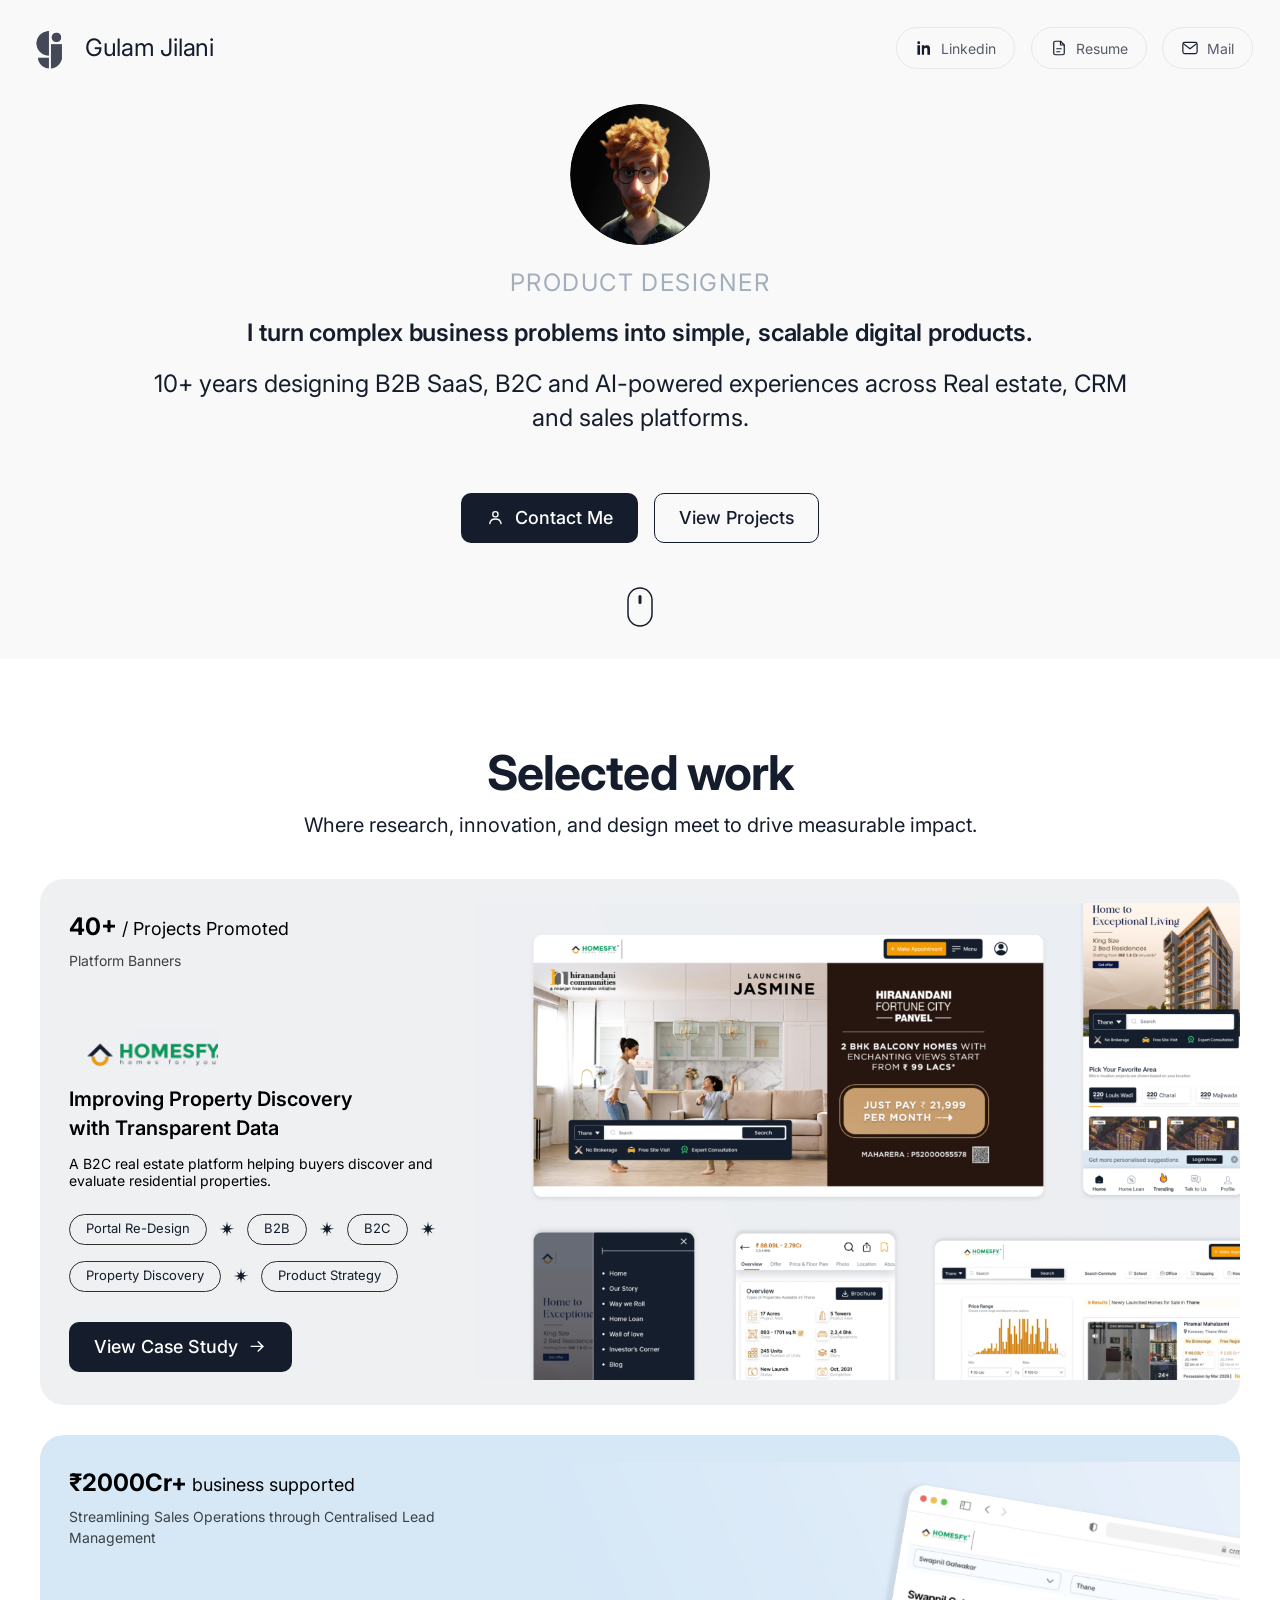
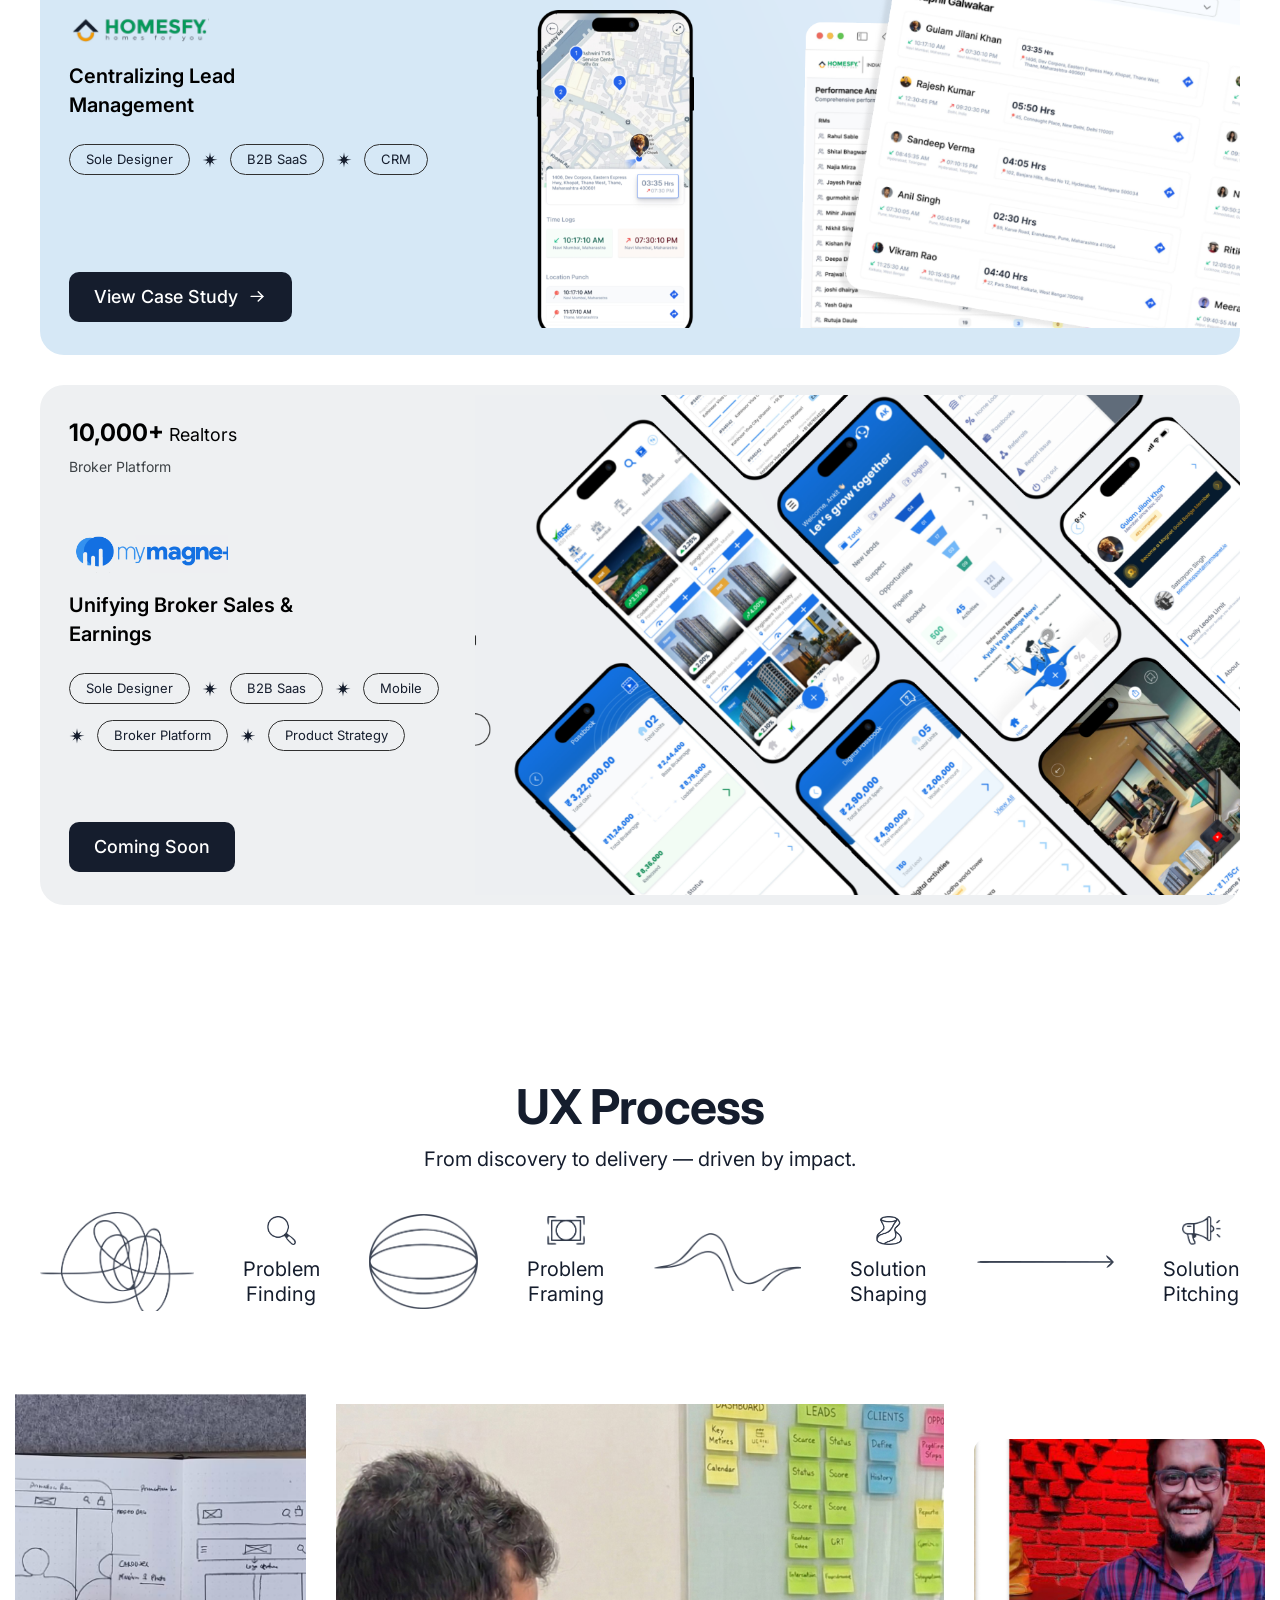
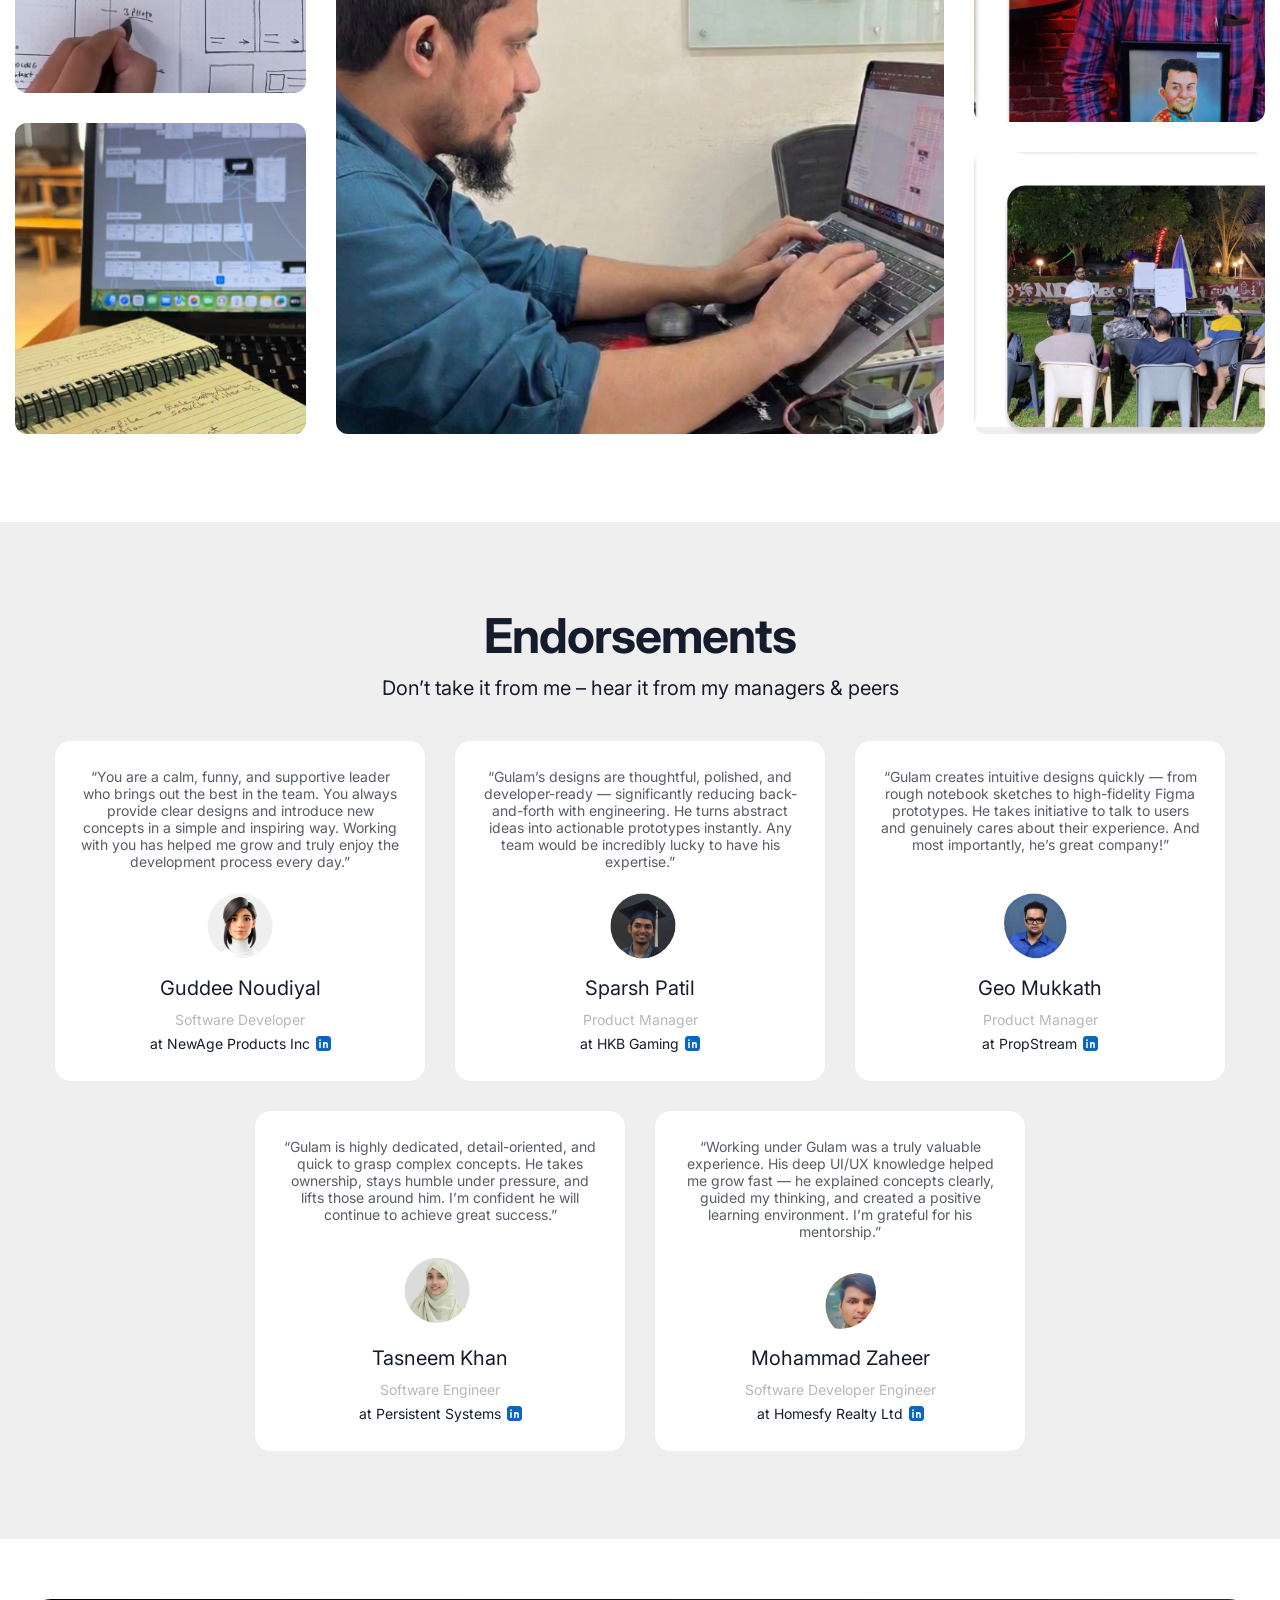
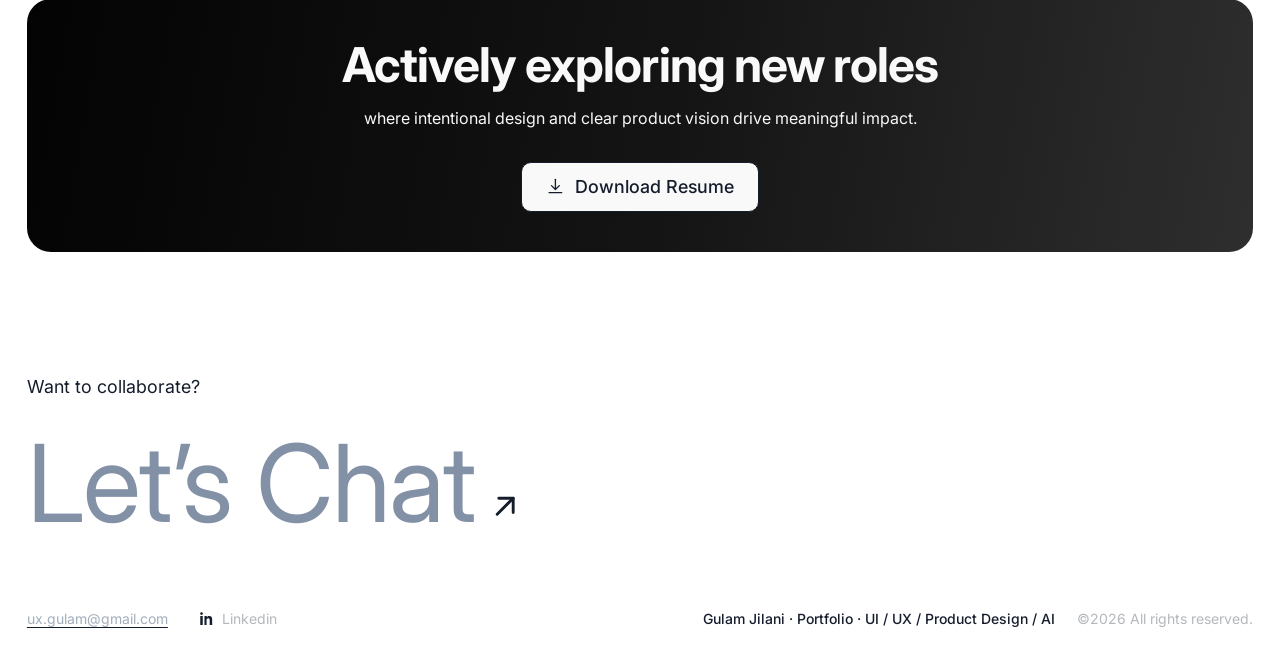
==== commit 28d4cd2e: "Updating html file with link and also fixing the scroll flicking" ====
--- a/index.html
+++ b/index.html
@@ -34,7 +34,7 @@
       <!-- TODO: replace # with the real LinkedIn profile URL -->
       <!-- aria-label is required: .pill-label is display:none below 640px, which
            removes it from the accessibility tree, leaving the link unnamed. -->
-      <a class="pill" href="linkedin.com/in/gulam-jilani-55a26b123" target="_blank" rel="noopener" aria-label="Linkedin">
+      <a class="pill" href="https://www.linkedin.com/in/gulam-jilani-55a26b123/" target="_blank" rel="noopener" aria-label="Linkedin">
         <svg class="ic" viewBox="0 0 24 24" aria-hidden="true"><path fill="currentColor" d="M6.94 5a1.94 1.94 0 1 1-3.88 0 1.94 1.94 0 0 1 3.88 0ZM3.2 8.4h3.5V21H3.2V8.4Zm5.9 0h3.36v1.72h.05c.47-.86 1.6-1.77 3.3-1.77 3.53 0 4.19 2.24 4.19 5.15V21h-3.5v-6.06c0-1.45-.03-3.3-2.05-3.3-2.06 0-2.37 1.57-2.37 3.2V21H9.1V8.4Z"/></svg>
         <span class="pill-label">Linkedin</span>
       </a>
@@ -107,7 +107,7 @@
             <li class="tag">Product Strategy</li>
           </ul>
 
-          <a class="btn btn-dark btn-case" href="case-study.html">
+          <a class="btn btn-dark btn-case" target="_blank" href="https://www.figma.com/proto/WLXTiDQje4rRaQOKyWuvXF/CRM_Case_Study?node-id=1-254&viewport=212%2C181%2C0.11&t=X1Kdru171p0Vx9fC-1&scaling=min-zoom&content-scaling=fixed&page-id=0%3A1">
             View Case Study
             <svg class="ic" viewBox="0 0 24 24" fill="none" stroke="currentColor" stroke-width="1.8" stroke-linecap="round" stroke-linejoin="round" aria-hidden="true"><path d="M4 12h15"/><path d="m13 6 6 6-6 6"/></svg>
           </a>
@@ -134,7 +134,7 @@
             <li class="tag">CRM</li>
           </ul>
 
-          <a class="btn btn-dark btn-case" href="case-study.html">
+          <a class="btn btn-dark btn-case" target="_blank" href="https://www.figma.com/proto/WLXTiDQje4rRaQOKyWuvXF/CRM_Case_Study?node-id=1-499&viewport=-107%2C237%2C0.3&t=BEieFvi2sIynjUaI-1&scaling=min-zoom&content-scaling=fixed&page-id=0%3A1">
             View Case Study
             <svg class="ic" viewBox="0 0 24 24" fill="none" stroke="currentColor" stroke-width="1.8" stroke-linecap="round" stroke-linejoin="round" aria-hidden="true"><path d="M4 12h15"/><path d="m13 6 6 6-6 6"/></svg>
           </a>
@@ -165,9 +165,9 @@
             <li class="tag">Product Strategy</li>
           </ul>
 
-          <a class="btn btn-dark btn-case" href="case-study.html">
-            View Case Study
-            <svg class="ic" viewBox="0 0 24 24" fill="none" stroke="currentColor" stroke-width="1.8" stroke-linecap="round" stroke-linejoin="round" aria-hidden="true"><path d="M4 12h15"/><path d="m13 6 6 6-6 6"/></svg>
+          <a class="btn btn-dark btn-case" href="#">
+            Coming Soon
+            <!-- <svg class="ic" viewBox="0 0 24 24" fill="none" stroke="currentColor" stroke-width="1.8" stroke-linecap="round" stroke-linejoin="round" aria-hidden="true"><path d="M4 12h15"/><path d="m13 6 6 6-6 6"/></svg> -->
           </a>
         </div>
         <div class="project-media">
@@ -327,9 +327,9 @@
 
     <div class="footer-bottom">
       <div class="footer-links">
-        <a href="mailto:ux.gulam@gmail.com"><span class="at">@</span> ux.gulam@gmail.com</a>
+        <a href="mailto:ux.gulam@gmail.com"><span class="at">ux.gulam@gmail.com</span> </a>
         <!-- TODO: replace # with the real LinkedIn profile URL -->
-        <a href="linkedin.com/in/gulam-jilani-55a26b123" target="_blank" rel="noopener" class="footer-li">
+        <a href="https://www.linkedin.com/in/gulam-jilani-55a26b123/" target="_blank" rel="noopener" class="footer-li">
           <svg class="ic" viewBox="0 0 24 24" aria-hidden="true"><path fill="currentColor" d="M6.94 5a1.94 1.94 0 1 1-3.88 0 1.94 1.94 0 0 1 3.88 0ZM3.2 8.4h3.5V21H3.2V8.4Zm5.9 0h3.36v1.72h.05c.47-.86 1.6-1.77 3.3-1.77 3.53 0 4.19 2.24 4.19 5.15V21h-3.5v-6.06c0-1.45-.03-3.3-2.05-3.3-2.06 0-2.37 1.57-2.37 3.2V21H9.1V8.4Z"/></svg>
           Linkedin
         </a>
--- a/assets/css/v3.css
+++ b/assets/css/v3.css
@@ -27,6 +27,7 @@
   --wrap:         1200px;   /* content sections */
   --wrap-wide:    1410px;   /* header, CTA, footer */
   --gutter:       clamp(16px, 4vw, 24px);
+  --gutter-2:       clamp(16px, 2vw, 24px);
   --radius-card:  24px;
   --radius-btn:   10px;
 
@@ -104,11 +105,10 @@
   position: sticky;
   top: 0;
   z-index: 50;
-  background: rgba(249, 249, 249, .92);
-  backdrop-filter: saturate(180%) blur(20px);
-  -webkit-backdrop-filter: saturate(180%) blur(20px);
-  box-shadow: 0 8px 28px rgba(21, 29, 45, 0);   /* transparent by default, faded in below */
-  transition: box-shadow .3s var(--ease);
+  background: #f9f9f9;
+  box-shadow: 0 8px 28px rgba(21, 29, 45, 0);
+  transition: box-shadow .2s linear;
+  contain: layout style paint;
 }
 
 /* browsers without backdrop-filter (old Firefox/Samsung Internet) get a
@@ -128,7 +128,8 @@
   justify-content: space-between;
   gap: 16px;
   min-height: 96px;
-  transition: min-height .3s var(--ease);
+  transition: min-height .2s linear;
+  will-change: min-height;
 }
 .site-header.is-compact .header-inner { min-height: 64px; }
 
@@ -268,7 +269,10 @@
 /* =========================================================
    Sections
    ========================================================= */
-.section { padding-block: clamp(56px, 7vw, 88px); }
+.section {
+  padding-block: clamp(56px, 7vw, 88px);
+  scroll-margin-top: 120px;
+}
 
 .section-head { text-align: center; margin-bottom: clamp(28px, 3vw, 40px); }
 .section-head h2 {
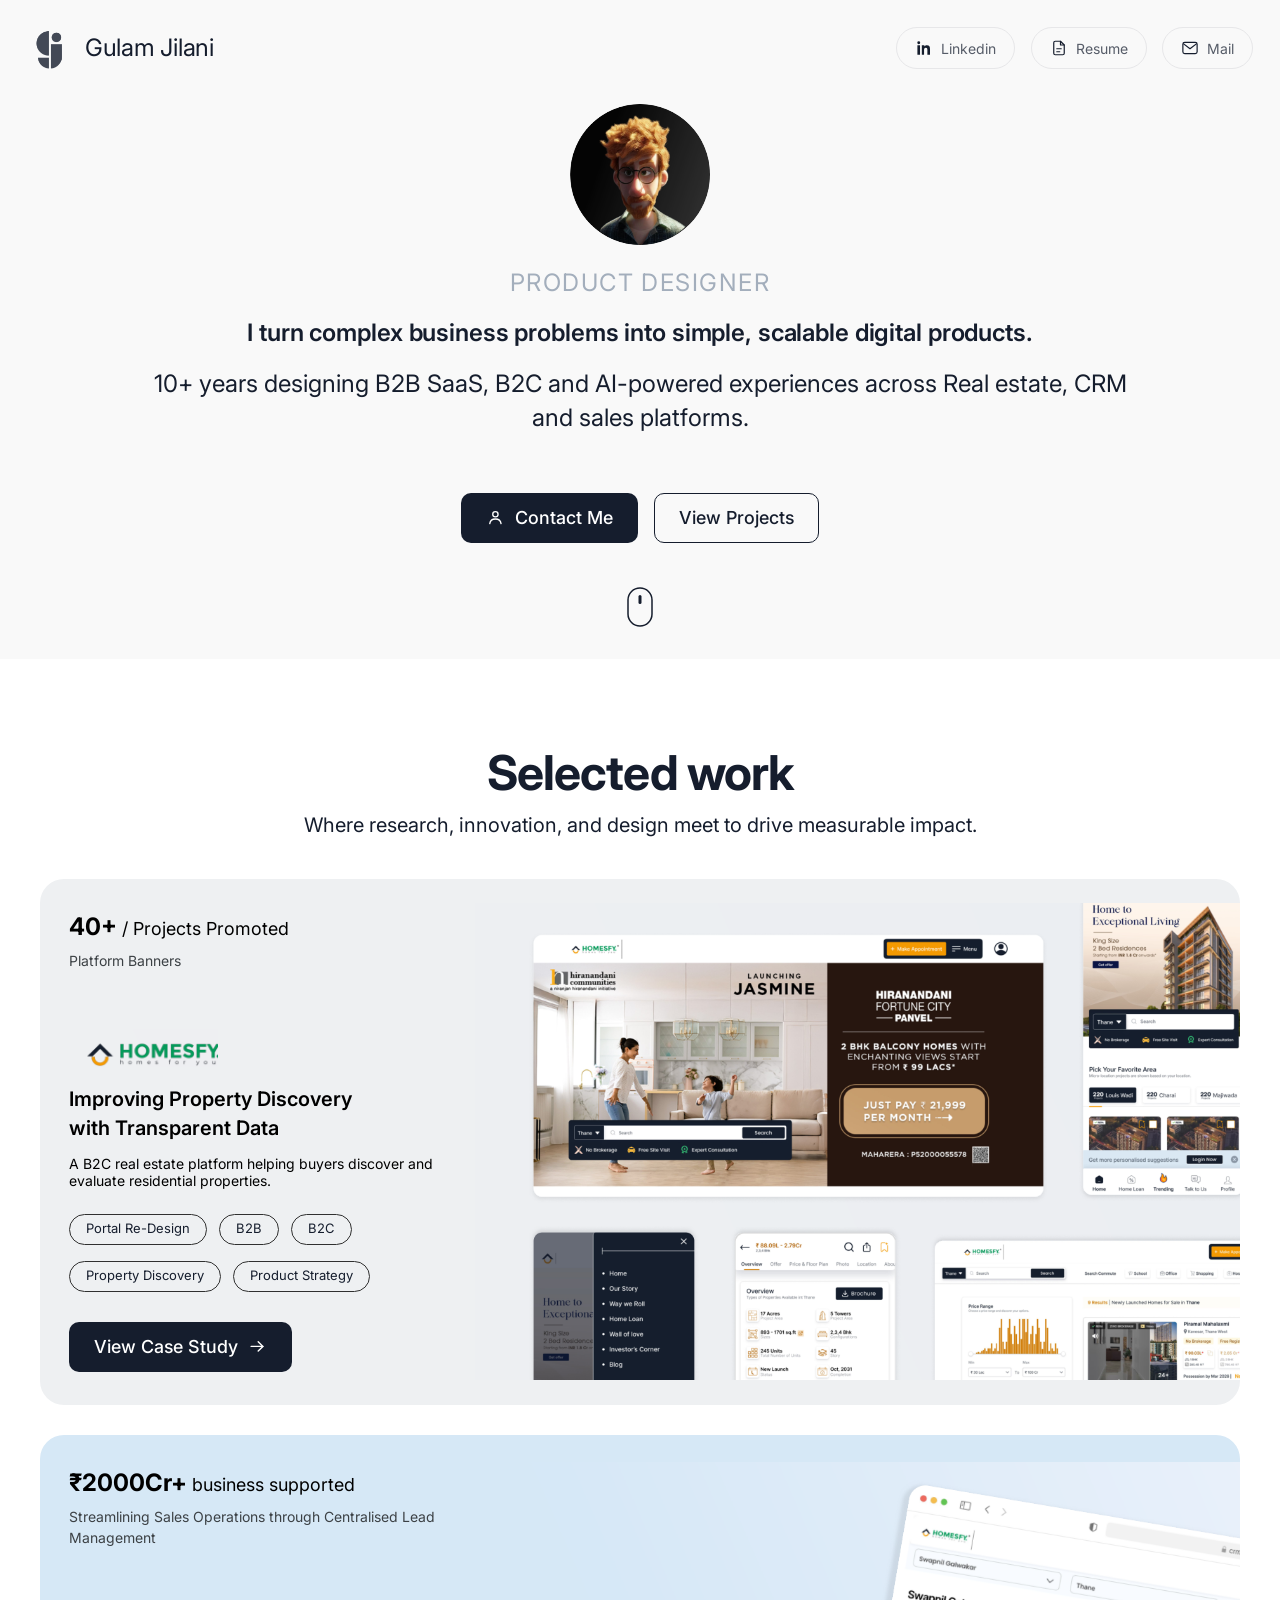
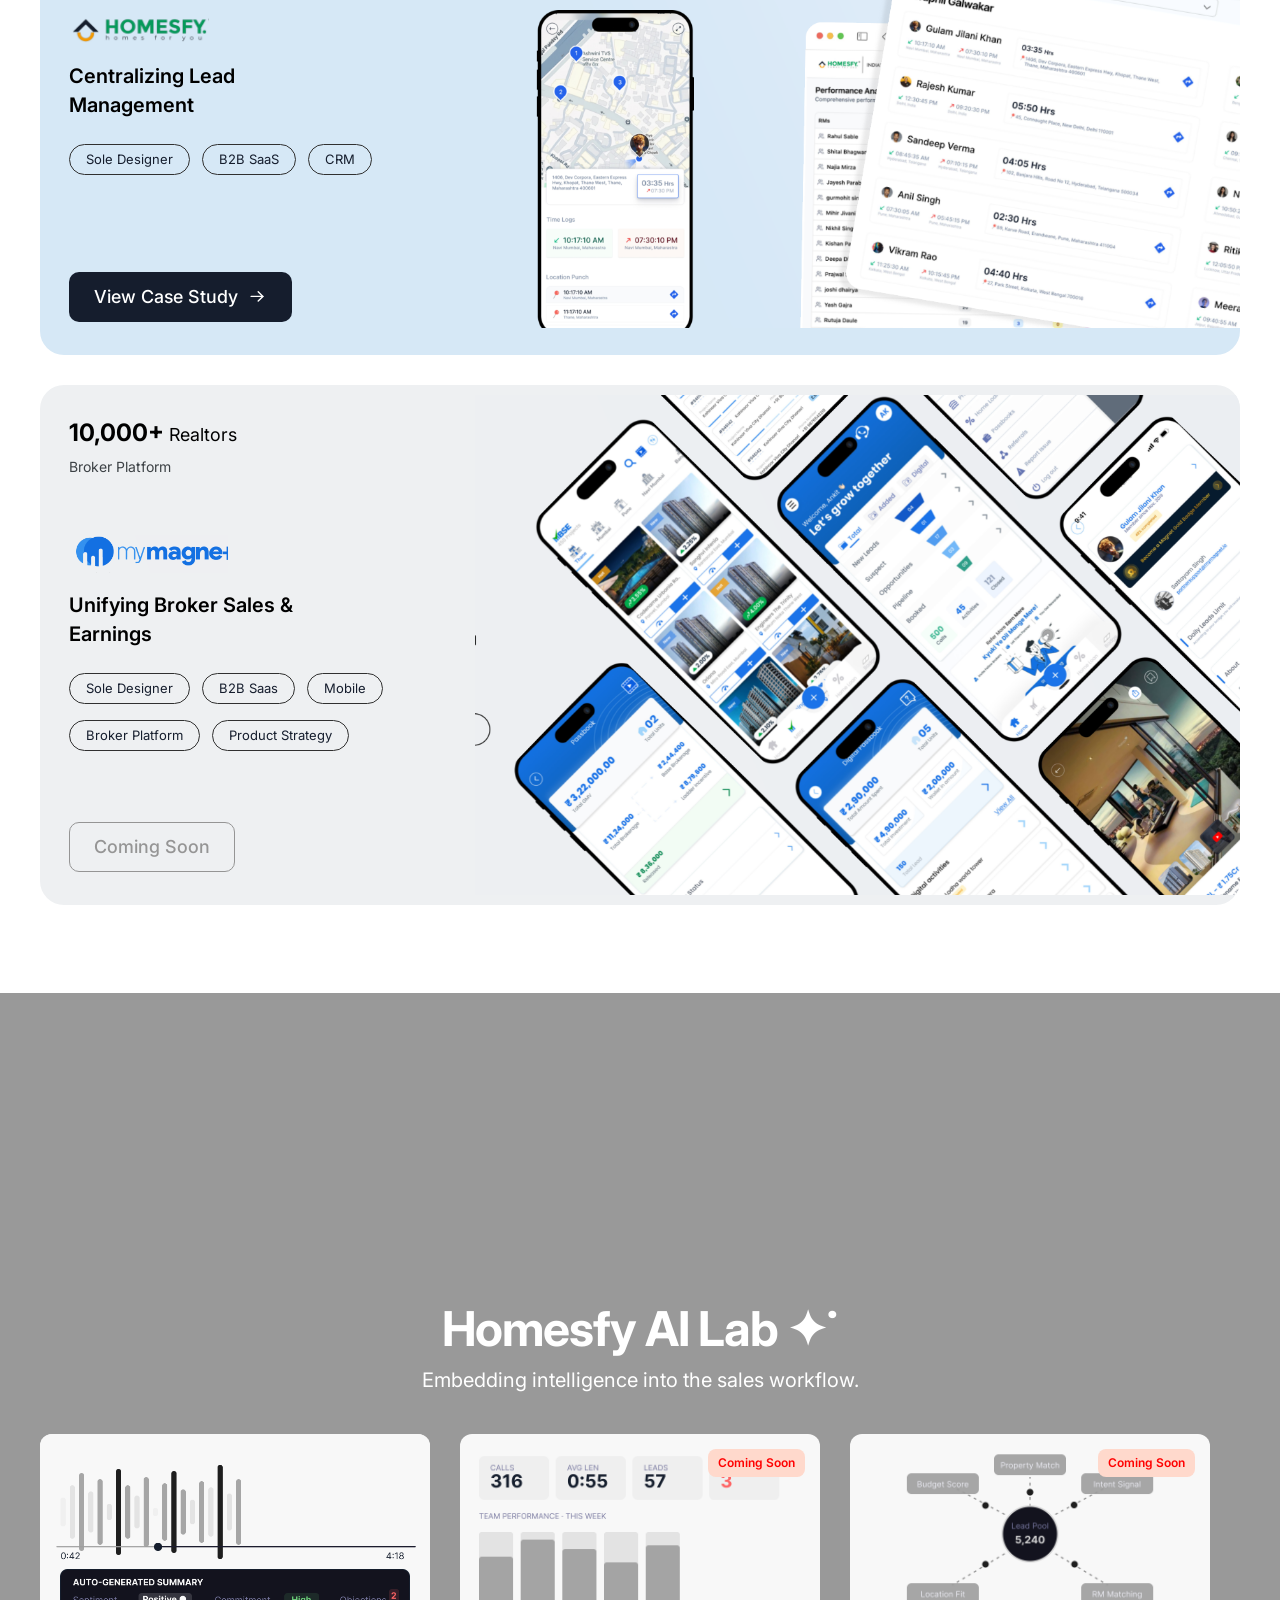
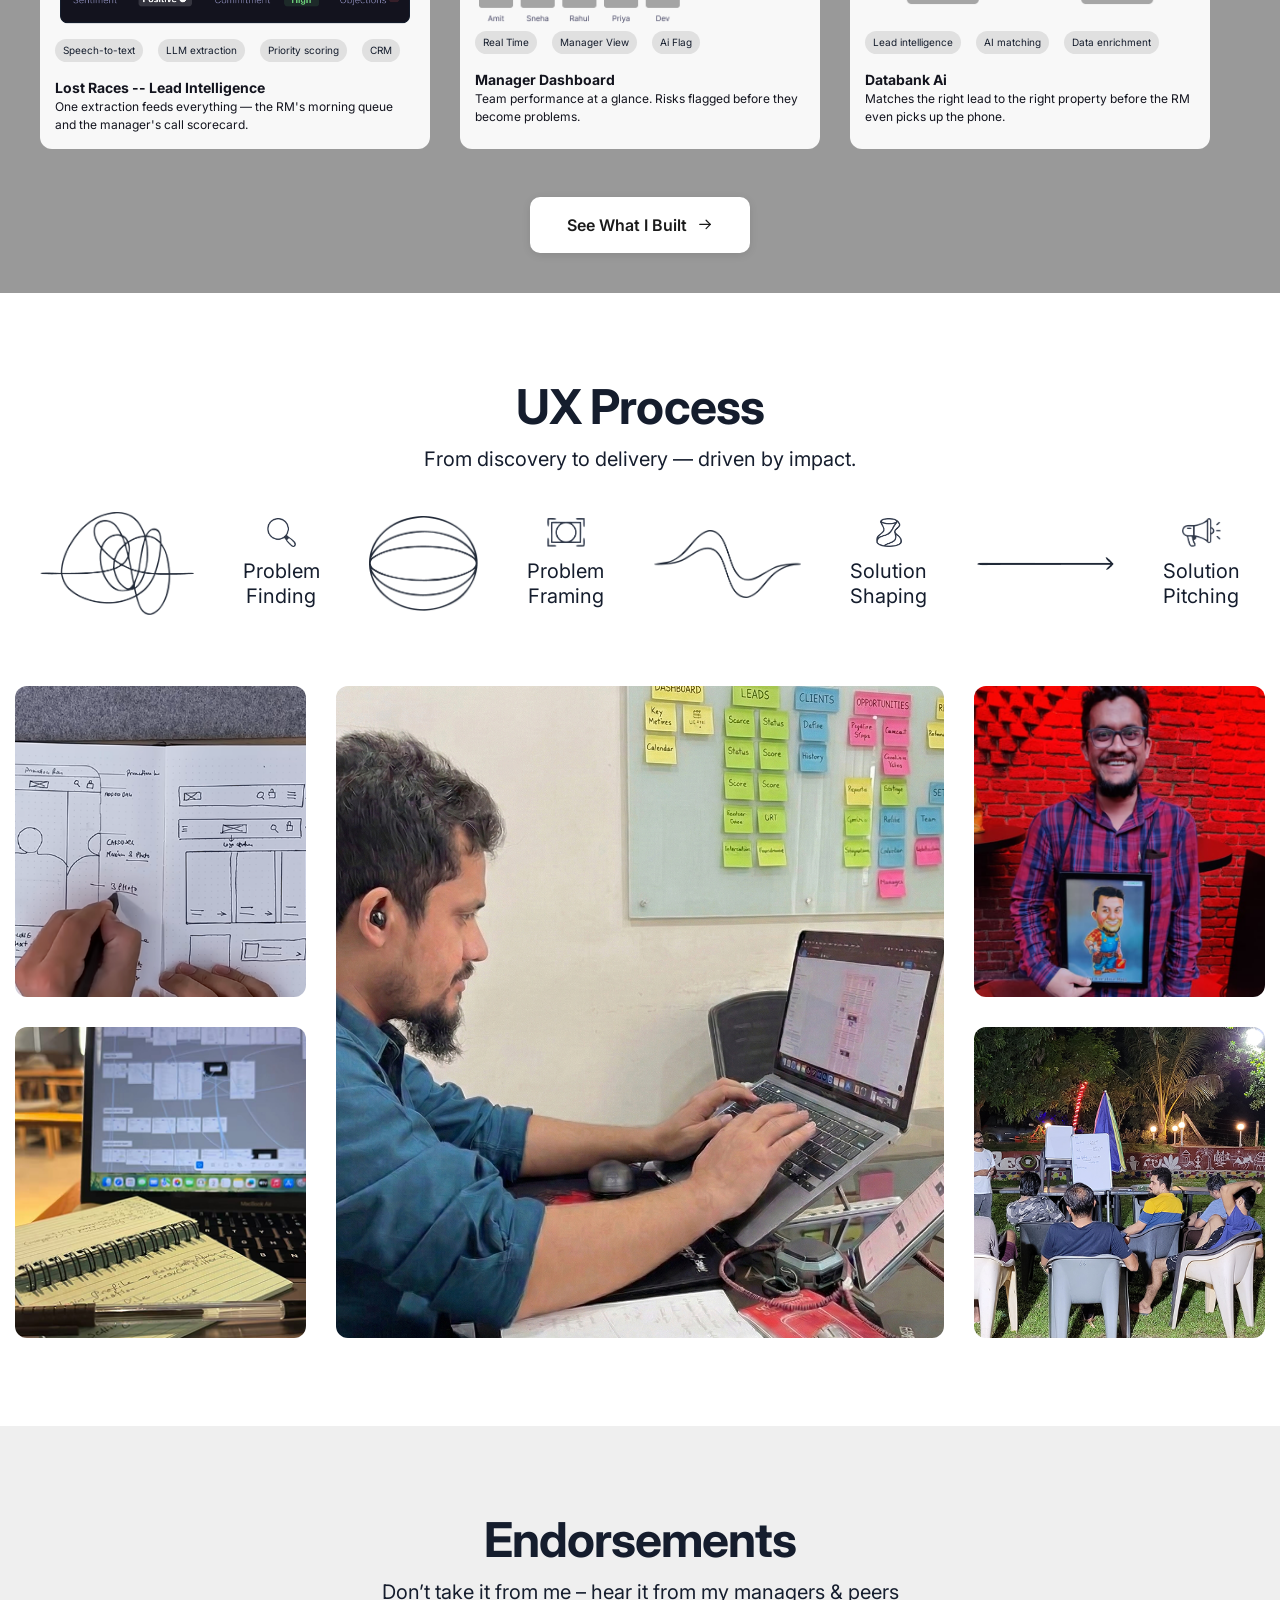
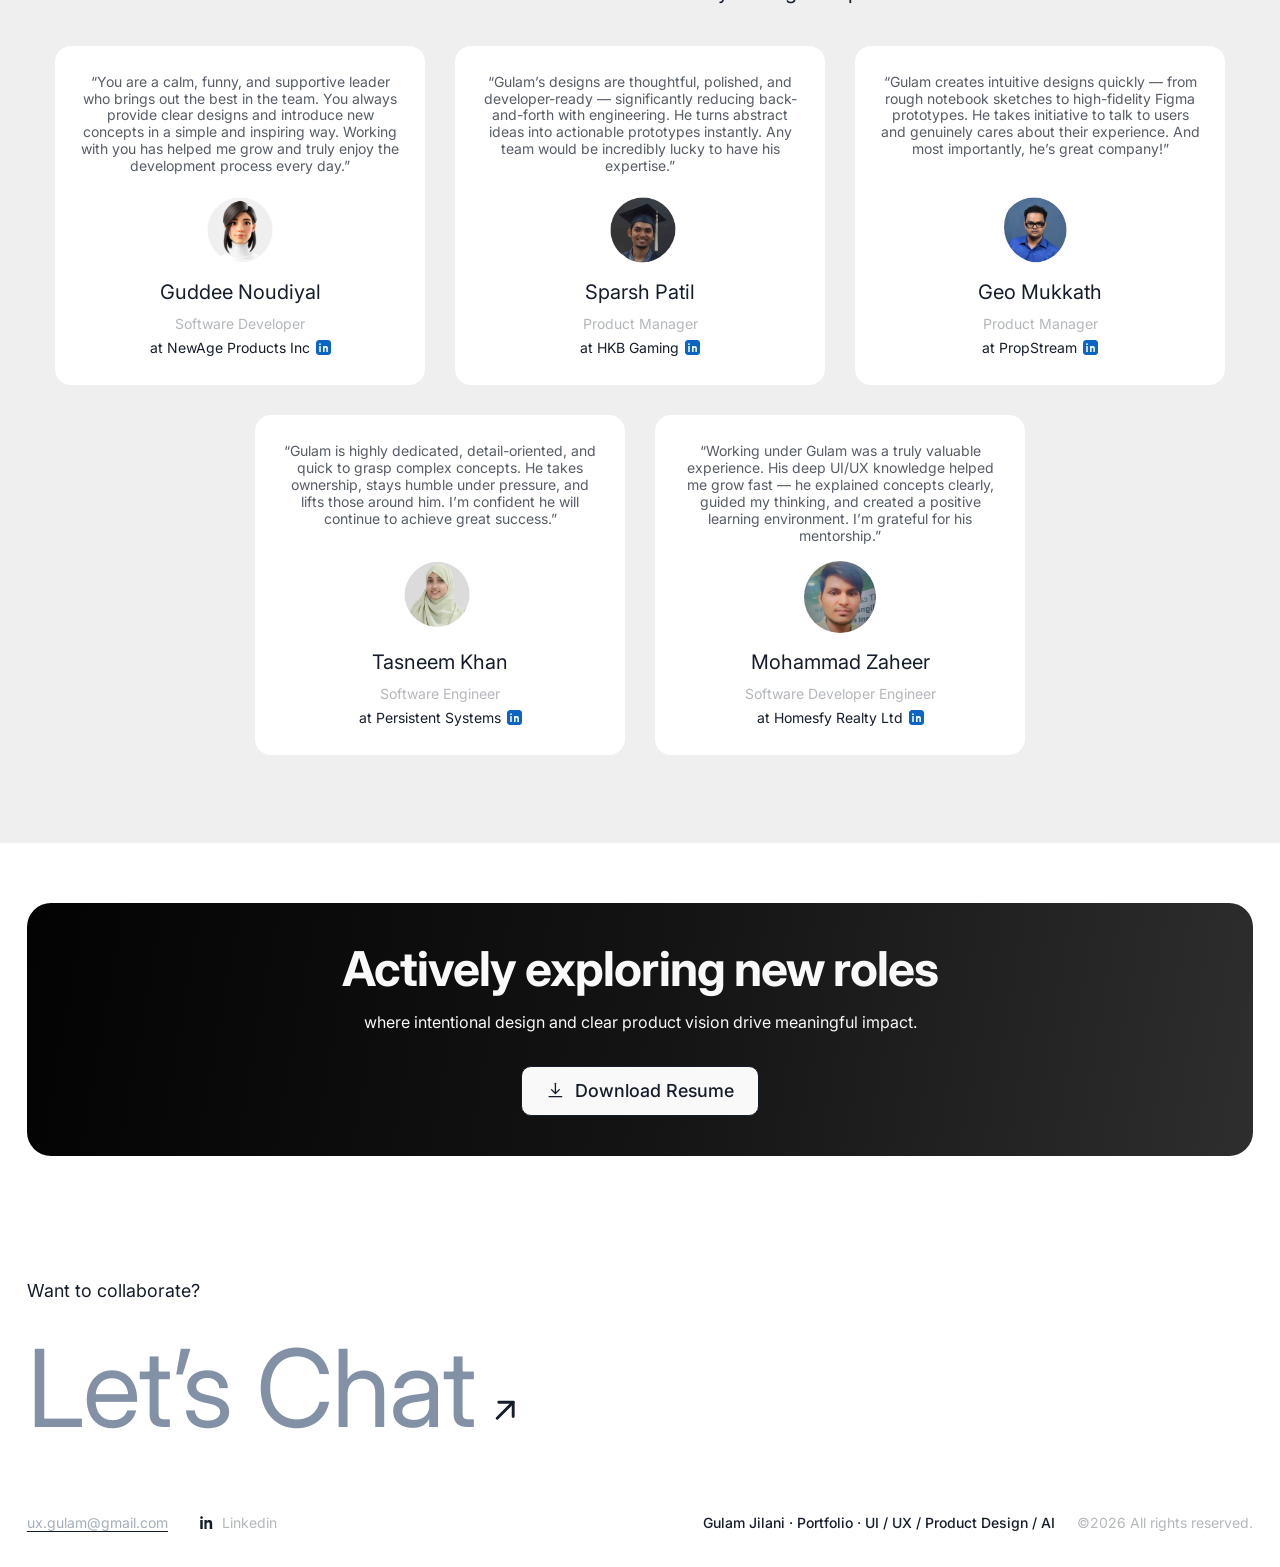
==== commit 3cb16ac4: "fixing the button coming soon" ====
--- a/index.html
+++ b/index.html
@@ -19,9 +19,6 @@
 <link rel="stylesheet" href="assets/css/v3.css" />
 </head>
 <body>
-
-<a class="skip-link" href="#work">Skip to work</a>
-
 <!-- ============ HEADER ============ -->
 <header class="site-header">
   <div class="wrap wrap--frame header-inner">
@@ -30,7 +27,7 @@
       <span class="brand-name">Gulam Jilani</span>
     </a>
 
-    <nav class="header-actions" aria-label="Contact">
+    <nav class="header-actions" aria-label="Navigation">
       <!-- TODO: replace # with the real LinkedIn profile URL -->
       <!-- aria-label is required: .pill-label is display:none below 640px, which
            removes it from the accessibility tree, leaving the link unnamed. -->
@@ -40,7 +37,7 @@
       </a>
 
       <!-- TODO: point href at the resume PDF, e.g. assets/Gulam-Jilani-Resume.pdf -->
-      <a class="pill" href="https://docs.google.com/document/d/1-FLehMGRq0aszkwKJ5UdUYbuTCVFCGYG/edit?usp=sharing&ouid=104128095403604787964&rtpof=true&sd=true" aria-label="Resume" title="Resume">
+      <a class="pill" target="_blank" href="https://docs.google.com/document/d/1-FLehMGRq0aszkwKJ5UdUYbuTCVFCGYG/edit?usp=sharing&ouid=104128095403604787964&rtpof=true&sd=true" aria-label="Resume" title="Resume">
         <svg class="ic" viewBox="0 0 24 24" fill="none" stroke="currentColor" stroke-width="1.6" stroke-linecap="round" stroke-linejoin="round" aria-hidden="true"><path d="M14 3H7a2 2 0 0 0-2 2v14a2 2 0 0 0 2 2h10a2 2 0 0 0 2-2V8l-5-5Z"/><path d="M14 3v5h5"/><path d="M9 13h6M9 17h4"/></svg>
         <span class="pill-label">Resume</span>
       </a>
@@ -165,7 +162,7 @@
             <li class="tag">Product Strategy</li>
           </ul>
 
-          <a class="btn btn-dark btn-case" href="#">
+          <a class="btn btn-border   btn-case disable" href="#" disabled>
             Coming Soon
             <!-- <svg class="ic" viewBox="0 0 24 24" fill="none" stroke="currentColor" stroke-width="1.8" stroke-linecap="round" stroke-linejoin="round" aria-hidden="true"><path d="M4 12h15"/><path d="m13 6 6 6-6 6"/></svg> -->
           </a>
@@ -176,7 +173,98 @@
       </article>
     </div>
   </section>
-
+  <!-- ============ AI LAB ============ -->
+  <section class="ai-lab" id="ai-lab">
+    
+    <div class="ai-lab-hero">
+      <video autoplay muted loop playsinline src="/assets/images/AI_Lab.mp4"></video>
+    </div>
+    <div class="wrap">
+      <header class="section-head">
+        <h2>Homesfy AI Lab ✦˙</h2>
+        <p>Embedding intelligence into the sales workflow.</p>
+    </header>
+   <article>
+    <ul class="no-align">
+      <!-- ============ First ============ -->
+      <li>
+        <span class="card">
+          <img src="/assets/images/Lead_Score.png"/>
+        </span>
+        <sub class="tag">
+          <ul>
+            <li>Speech-to-text</li>
+            <li>LLM extraction</li>
+            <li>Priority scoring</li>
+            <li>CRM</li>
+          </ul>
+        </sub>
+        <h3>
+          Lost Races -- Lead Intelligence
+        </h3>
+        <p>
+          One extraction feeds everything — the RM's morning queue and the manager's call scorecard.
+        </p>
+      </li>
+      <!-- ============ First ============ -->
+       <!-- ============ Second ============ -->
+      <li>
+        <span class="status-coming">
+          Coming Soon 
+        </span>
+        <span class="card">
+          <img src="/assets/images/Digital_Dashboard.png"/>
+        </span>
+        <sub class="tag">
+          <ul>
+            <li>Real Time</li>
+            <li>Manager View</li>
+            <li>Ai Flag</li>
+          </ul>
+        </sub>
+        <h3>
+          Manager Dashboard
+        </h3>
+        <p>
+          Team performance at a glance. Risks flagged before they become problems.
+        </p>
+      </li>
+      <!-- ============ Second ============ -->
+       <!-- ============ Third ============ -->
+      <li>
+        <span class="status-coming">
+          Coming Soon 
+        </span>
+        <span class="card">
+          <img src="/assets/images/DataBankAI.png"/>
+        </span>
+        <sub class="tag">
+          <ul>
+            <li>Lead intelligence</li>
+            <li>AI matching</li>
+            <li>Data enrichment</li>
+          </ul>
+        </sub>
+        <h3>
+          Databank Ai
+        </h3>
+        <p>
+          Matches the right lead to the right property before the RM even picks up the phone.
+        </p>
+      </li>
+      <!-- ============ Third ============ -->
+    </ul>
+   </article>
+    <div class="ai-lab-cta">
+      <a class="btn btn-pill" href="ai-lab.html">
+        See What I Built
+        <svg class="ic" viewBox="0 0 24 24" fill="none" stroke="currentColor" stroke-width="1.8" stroke-linecap="round" stroke-linejoin="round" aria-hidden="true"><path d="M4 12h15"/><path d="m13 6 6 6-6 6"/></svg>
+      </a>
+    </div>
+    </div>
+  </section>
+
+  <!-- ============ CTA ============ -->
   <!-- ============ UX PROCESS ============ -->
   <section class="section section--process">
     <div class="wrap">
@@ -299,14 +387,14 @@
     </div>
   </section>
 
-  <!-- ============ CTA ============ -->
+
   <section class="cta" id="contact">
     <div class="wrap wrap--frame">
       <div class="cta-card">
         <h2>Actively exploring new roles</h2>
         <p>where intentional design and clear product vision drive meaningful impact.</p>
         <!-- TODO: point href at the resume PDF -->
-        <a class="btn btn-light" href="#" download>
+        <a class="btn btn-light" target="_blank" href="https://docs.google.com/document/d/1-FLehMGRq0aszkwKJ5UdUYbuTCVFCGYG/edit" download>
           <svg class="ic" viewBox="0 0 24 24" fill="none" stroke="currentColor" stroke-width="1.7" stroke-linecap="round" stroke-linejoin="round" aria-hidden="true"><path d="M12 3v12"/><path d="m7 11 5 5 5-5"/><path d="M4 20h16"/></svg>
           Download Resume
         </a>
--- a/assets/css/v3.css
+++ b/assets/css/v3.css
@@ -36,6 +36,7 @@
   --fs-h2:        clamp(32px, 4.6vw, 48px);   /* section headings        */
   --fs-lead:      clamp(16px, 1.7vw, 20px);   /* section sub-copy        */
   --fs-24:        clamp(19px, 2vw, 24px);     /* hero copy, stat numbers */
+  --fs-32:        clamp(24px, 2.2vw, 32px);     /* hero copy, stat numbers */
   --fs-20:        clamp(18px, 1.7vw, 20px);   /* card titles             */
   --fs-18:        clamp(16px, 1.4vw, 18px);   /* buttons                 */
   --fs-16:        clamp(15px, 1.25vw, 16px);  /* body copy               */
@@ -189,6 +190,7 @@
 .btn .ic { width: 1.05em; height: 1.05em; }
 
 .btn-dark  { background: var(--ink); color: #fff; }
+.btn-border {border: 1px solid; color: #959595;}
 .btn-dark:hover  { transform: translateY(-2px); box-shadow: 0 10px 24px rgba(21, 29, 45, .25); }
 
 .btn-ghost { background: transparent; color: var(--ink); border-color: var(--ink); }
@@ -380,6 +382,7 @@
   background-color: var(--ink);
   -webkit-mask: var(--sparkle) center / contain no-repeat;
           mask: var(--sparkle) center / contain no-repeat;
+          display: none;
 }
 
 .project-media {
@@ -448,7 +451,7 @@
 .collage-col { display: grid; gap: 30px; min-height: 0; }
 .collage-col--left,
 .collage-col--right { grid-template-rows: 1fr 1fr; }
-.collage-col--right { margin-top: clamp(20px, 4.5vw, 66px); }
+/* .collage-col--right { margin-top: clamp(20px, 4.5vw, 66px); } */
 
 .collage figure { min-height: 0; height: 100%; overflow: hidden; border-radius: 12px; }
 .collage img {
@@ -597,6 +600,514 @@
 /* =========================================================
    Responsive
    ========================================================= */
+
+/* =========================================================
+   AI Lab Section
+   ========================================================= */
+.ai-lab {
+  padding: 80px 0;
+  scroll-margin-top: 120px;
+  position: relative;
+  min-height: 900px;
+  overflow: hidden;
+  background-attachment: fixed;
+  vertical-align: middle;
+  flex-direction: column;
+
+  /* Push the whole content group toward bottom */
+  justify-content: flex-end;
+  padding-bottom: 40px;
+  box-sizing: border-box;
+  padding: 80px 0;
+  scroll-margin-top: 120px;
+  position: relative;
+  min-height: 900px;
+  overflow: hidden;
+  background-attachment: fixed;
+  display: flex;
+  flex-direction: column;
+  justify-content: flex-end;
+  padding-bottom: 40px;
+  box-sizing: border-box;
+}
+
+.ai-lab-hero {
+  position: absolute;
+  top: 0;
+  left: 0;
+  right: 0;
+  height: 100%;
+  display: flex;
+  flex-direction: column;
+  align-items: center;
+  justify-content: flex-start;
+  z-index: -4;
+}
+
+.ai-lab-hero video {
+  display: inline-block;
+  width: 100%;
+  z-index: -8;
+  scale: 1.1;
+  height: 100%;
+}
+.ai-lab-hero:before {
+    content: '';
+    width: 100%;
+    position: absolute;
+    background-color: #000;
+    height: 100%;
+    opacity: 0.4;
+    z-index: -1;
+}
+.ai-lab-overlay {
+  position: absolute;
+  inset: 0;
+  background: linear-gradient(180deg, rgba(0, 0, 0, 0.25) 0%, rgba(0, 0, 0, 0.35) 100%);
+  z-index: 1;
+  pointer-events: none;
+}
+
+.ai-lab-content {
+  position: relative;
+  z-index: 2;
+  text-align: center;
+  color: white;
+  max-width: 700px;
+  padding: 0 var(--gutter);
+}
+
+.ai-lab-eyebrow {
+  font-size: 12px;
+  font-weight: 600;
+  letter-spacing: .12em;
+  text-transform: uppercase;
+  color: rgba(255, 255, 255, 0.75);
+  margin-bottom: 16px;
+}
+
+.ai-lab-title {
+  font-size: clamp(42px, 6vw, 64px);
+  font-weight: 700;
+  line-height: 1.1;
+  letter-spacing: -.015em;
+}
+
+.wrap.ai-lab-cards {
+  position: absolute;
+  top: 50%;
+  left: 50%;
+  transform: translateX(-50%);
+  width: calc(100% - 40px);
+  max-width: 1400px;
+  margin: 0;
+  padding: 0 20px;
+  display: grid;
+  grid-template-columns: repeat(3, 1fr);
+  gap: 32px;
+  z-index: 3;
+}
+
+.ai-card {
+  background: white;
+  border-radius: 12px;
+  box-shadow: 0 4px 12px rgba(0, 0, 0, 0.08);
+  padding: 0;
+  overflow: hidden;
+  display: grid;
+  grid-template-rows: auto 1fr;
+  height: 360px;
+  transition: transform .2s var(--ease), box-shadow .2s var(--ease);
+}
+.ai-card:hover { transform: translateY(-2px); box-shadow: 0 8px 20px rgba(0, 0, 0, 0.12); }
+
+.ai-card--coming { position: relative; }
+.ai-card--coming .ai-card-visual {
+  opacity: 0.7;
+}
+.ai-card--coming .tags, .ai-card--coming .ai-card-title, .ai-card--coming .ai-card-desc {
+  opacity: 0.6;
+}
+
+.ai-card-badge {
+  position: absolute;
+  top: 12px;
+  right: 12px;
+  background: rgba(0, 0, 0, 0.85);
+  color: white;
+  font-size: 9px;
+  font-weight: 700;
+  letter-spacing: .12em;
+  padding: 5px 10px;
+  border-radius: 4px;
+  z-index: 10;
+  text-transform: uppercase;
+}
+
+.ai-card-visual {
+  background: #fafbfc;
+  padding: 20px 16px;
+  display: flex;
+  align-items: center;
+  justify-content: center;
+  flex-shrink: 0;
+  min-height: 140px;
+}
+
+/* Waveform visualization */
+.waveform {
+  width: 100%;
+  position: relative;
+  display: flex;
+  flex-direction: column;
+  gap: 6px;
+}
+
+.waveform-bars {
+  display: flex;
+  align-items: flex-end;
+  justify-content: flex-start;
+  gap: 2px;
+  height: 60px;
+  padding: 0;
+}
+
+.waveform-bars span {
+  width: 3px;
+  background: #9ca3af;
+  border-radius: 1px;
+  height: 20px;
+}
+
+.waveform-bars span:nth-child(1) { height: 40%; }
+.waveform-bars span:nth-child(2) { height: 58%; }
+.waveform-bars span:nth-child(3) { height: 48%; }
+.waveform-bars span:nth-child(4) { height: 68%; }
+.waveform-bars span:nth-child(5) { height: 45%; }
+.waveform-playhead {
+  width: 2px;
+  background: #1f2937 !important;
+  height: 100% !important;
+}
+.waveform-bars span:nth-child(7) { height: 55%; }
+.waveform-bars span:nth-child(8) { height: 64%; }
+.waveform-bars span:nth-child(9) { height: 42%; }
+.waveform-bars span:nth-child(10) { height: 60%; }
+.waveform-bars span:nth-child(11) { height: 50%; }
+
+.waveform-time {
+  display: flex;
+  justify-content: space-between;
+  font-size: 11px;
+  color: #9ca3af;
+  padding: 0;
+}
+
+.auto-summary {
+  display: flex;
+  gap: 8px;
+  justify-content: flex-start;
+  align-items: center;
+  flex-wrap: wrap;
+  font-size: 11px;
+  color: rgba(0, 0, 0, 0.8);
+  background: #2a2a2a;
+  color: rgba(255, 255, 255, 0.8);
+  padding: 8px 10px;
+  border-radius: 4px;
+  width: 100%;
+  margin-top: 4px;
+  position: relative;
+}
+
+.auto-summary::before {
+  content: 'AUTO-GENERATED SUMMARY';
+  position: absolute;
+  font-size: 8px;
+  font-weight: 700;
+  letter-spacing: .08em;
+  color: rgba(255, 255, 255, 0.5);
+  top: -14px;
+  left: 10px;
+  text-transform: uppercase;
+}
+
+.summary-item {
+  display: flex;
+  align-items: center;
+  gap: 4px;
+  font-size: 10px;
+}
+
+.summary-item strong {
+  font-weight: 600;
+}
+
+.summary-sep {
+  color: rgba(255, 255, 255, 0.5);
+}
+
+.badge {
+  font-size: 9px;
+  font-weight: 600;
+  padding: 2px 6px;
+  border-radius: 3px;
+  text-transform: capitalize;
+  letter-spacing: .04em;
+}
+
+.badge-positive { background: #22c55e; color: white; }
+.badge-amber { background: #f59e0b; color: white; }
+.badge-red { background: #ef4444; color: white; }
+
+/* Metrics grid */
+.metrics-grid {
+  display: grid;
+  grid-template-columns: repeat(4, 1fr);
+  gap: 12px;
+  width: 100%;
+  text-align: center;
+}
+
+.metric {
+  padding: 10px 8px;
+  border-radius: 6px;
+  background: rgba(255, 255, 255, 0.95);
+}
+
+.metric-value {
+  font-size: 18px;
+  font-weight: 700;
+  color: #1f2937;
+  line-height: 1;
+}
+
+.metric-label {
+  font-size: 9px;
+  color: #9ca3af;
+  margin-top: 4px;
+  text-transform: uppercase;
+  letter-spacing: .04em;
+  font-weight: 600;
+}
+
+/* Team chart */
+.team-chart {
+  margin-top: 12px;
+  width: 100%;
+  display: flex;
+  align-items: flex-end;
+  gap: 6px;
+  height: 50px;
+}
+
+.chart-bar {
+  display: flex;
+  flex-direction: column;
+  align-items: center;
+  justify-content: flex-end;
+  flex: 1;
+  gap: 4px;
+  font-size: 9px;
+  color: #6b7280;
+  font-weight: 500;
+}
+
+.chart-bar .bar {
+  width: 100%;
+  background: #d1d5db;
+  border-radius: 2px;
+}
+
+/* Network diagram */
+.network-diagram {
+  position: relative;
+  width: 100%;
+  height: 100px;
+  display: flex;
+  align-items: center;
+  justify-content: center;
+}
+
+.network-center {
+  position: relative;
+  z-index: 3;
+  text-align: center;
+  background: #5a5a5a;
+  border-radius: 50%;
+  width: 60px;
+  height: 60px;
+  display: flex;
+  align-items: center;
+  justify-content: center;
+  flex-direction: column;
+  color: white;
+}
+
+.node-value {
+  font-size: 16px;
+  font-weight: 700;
+  line-height: 1;
+}
+
+.node-label {
+  font-size: 8px;
+  color: rgba(255, 255, 255, 0.8);
+  margin-top: 2px;
+  text-transform: uppercase;
+  letter-spacing: .04em;
+  font-weight: 600;
+}
+
+.network-satellites {
+  position: absolute;
+  width: 100%;
+  height: 100%;
+  inset: 0;
+  display: flex;
+  align-items: center;
+  justify-content: center;
+}
+
+.satellite {
+  position: absolute;
+  width: 50px;
+  height: 24px;
+  background: #b4b4b4;
+  border-radius: 12px;
+  display: flex;
+  align-items: center;
+  justify-content: center;
+  font-size: 8px;
+  color: rgba(255, 255, 255, 0.8);
+  font-weight: 600;
+  text-transform: uppercase;
+  letter-spacing: .03em;
+  z-index: 2;
+  text-align: center;
+  padding: 0 4px;
+  line-height: 1.1;
+}
+
+.satellite:nth-child(1) { top: -6px; left: 50%; transform: translateX(-50%); }
+.satellite:nth-child(2) { top: 18px; left: -28px; }
+.satellite:nth-child(3) { top: 18px; right: -28px; }
+.satellite:nth-child(4) { bottom: 8px; left: -18px; }
+.satellite:nth-child(5) { bottom: 8px; right: -18px; }
+
+.ai-card-content {
+  padding: 24px;
+  flex: 1;
+  display: flex;
+  flex-direction: column;
+}
+
+.ai-card > .tags {
+  padding: 12px 16px 0;
+  margin: 0;
+  display: flex;
+  flex-wrap: wrap;
+  gap: 8px;
+}
+
+.ai-card > .tags .tag {
+  font-size: 11px;
+  padding: 4px 10px;
+  background: #f0f2f5;
+  color: #565c68;
+  border-radius: 6px;
+  border: none;
+}
+
+.ai-card > .tags .tag-sep {
+  display: none;
+}
+
+.ai-card-title {
+  font-size: 15px;
+  font-weight: 600;
+  line-height: 1.4;
+  color: #1a1a1a;
+  padding: 8px 16px 0;
+  margin: 0;
+}
+
+.ai-card-desc {
+  font-size: 12px;
+  line-height: 1.5;
+  color: #6b7280;
+  padding: 6px 16px 12px;
+  margin: 0;
+}
+
+.ai-card .btn {
+  display: none;
+}
+
+.ai-card .btn:disabled {
+  display: none;
+}
+
+.ai-lab-cta {
+  position: relative;
+  z-index: 24;
+  align-items: center;
+  margin-top: 48px;
+}
+
+.btn-pill {
+  min-height: 56px;
+  padding: 0 36px;
+  border-radius: 10px;
+  background: white;
+  color: #1a1a1a;
+  font-size: 16px;
+  font-weight: 600;
+  box-shadow: 0 2px 8px rgba(0, 0, 0, 0.1);
+  white-space: nowrap;
+}
+
+.btn-pill:hover {
+  transform: translateY(-2px);
+  box-shadow: 0 4px 12px rgba(0, 0, 0, 0.15);
+}
+
+/* =========================================================
+   Tablet — AI Lab responsive
+   ========================================================= */
+@media (max-width: 1024px) {
+  .ai-lab {
+    min-height: 1000px;
+  }
+
+  .ai-lab-cards {
+    top: 45%;
+    gap: 24px;
+  }
+
+  .ai-card {
+    height: 340px;
+  }
+}
+
+@media (max-width: 900px) {
+  .ai-lab {
+    min-height: 1200px;
+  }
+
+  .ai-lab-cards {
+    grid-template-columns: 1fr;
+    top: 50%;
+    gap: 20px;
+    max-width: 100%;
+    padding-inline: 20px;
+  }
+
+  .ai-card {
+    height: auto;
+    max-width: 100%;
+  }
+}
 
 /* Tablet landscape — drop the decorative connectors in the flow */
 @media (max-width: 1024px) {
@@ -648,7 +1159,10 @@
   .site-header.is-compact .pill { height: 42px; padding: 0 14px; font-size: var(--fs-14); }
   .site-header.is-compact .header-inner { min-height: 60px; }
 
-  .hero-title, .hero-sub { max-width: 34ch; }
+  .hero-title, .hero-sub { 
+    max-width: 34ch;
+    font-size: var(--fs-20); 
+  }
   .hero-actions { width: 100%; }
   .hero-actions .btn { flex: 1 1 100%; }
 
@@ -664,6 +1178,9 @@
 
   .footer-bottom { flex-direction: column; align-items: flex-start; }
   .footer-meta { flex-direction: column; gap: 4px; }
+  .section-head h2{
+    font-size: var(--fs-32);
+  }
 }
 
 /* Respect reduced-motion preferences */
@@ -681,3 +1198,212 @@
   .site-header, .scroll-cue, .collage { display: none; }
   body { background: #fff; }
 }
+
+
+/* Ai Lab */
+article {
+    width: 100%;
+    display: flex;
+    margin: 0 auto;
+    max-width: 1200px;
+}
+
+article ul {
+    width: 100%;
+    display: inline-flex;
+    flex-wrap: nowrap;
+    justify-content: start;
+    align-items: flex-end;
+}
+
+.ai-lab article ul li {
+    position: relative;
+    display: inline-grid;
+    background-color: #f8f8f8;
+    margin-right: 30px;
+    /* padding: 15px; */
+    box-sizing: border-box;
+    grid-auto-flow: row;
+    justify-items: center;
+    justify-content: start;
+    align-items: center;
+    align-content: center;
+    border-radius: 12px;
+}
+
+article ul li .card {
+    width: 100%;
+    display: inline-block;
+    /* border-radius: 12px; */
+}
+
+article ul li .card img {
+    width: 100%;
+    height: fit-content;
+    display: inline-block;
+    float: left;
+    border-radius: 12px 12px 0 0;
+    margin-bottom: 0;
+}
+
+article ul li .tag {
+    width: 100%;
+    box-sizing: border-box;
+    padding: 0 15px;
+    border: 0;
+}
+
+article ul li .tag ul {
+    /* flex-wrap: wrap; */
+}
+
+article ul li .tag ul li {border: 0;padding: 4px 8px;display: list-item;align-items: center;font-size: 10px;margin-right: 15px;background: #E0E0E0;}
+
+article ul li .tag ul li:last-child {
+    align-items: flex-end;
+    margin-top: 8px;
+}
+
+article ul li h3 {
+    text-align: left;
+    align-items: flex-end;
+    justify-content: start;
+    font-size: 14px;
+    width: 100%;
+    padding: 0 15px;
+    display: inline-block;
+    margin-top: 15px;
+    color: #13141e;
+}
+
+article ul li p {
+    width: 100%;
+    display: inline-block;
+    padding: 0 15px;
+    margin-bottom: 15px;
+    font-size: 12px;
+    margin-top: 0px;
+    color: #13141e !important;
+    text-align: left;
+}
+.status-coming {
+    position: absolute;
+    top: 15px;
+    right: 15px;
+    color: #ff0000;
+    background-color: #FFD9CC;
+    padding: 5px 10px;
+    border-radius: 8px;
+    font-size: 12px;
+    font-weight: 600;
+}
+.ai-lab .wrap {
+    text-align: center;
+    color: #fff;
+    align-items: center;
+}
+ul.no-align {
+    align-items: normal;
+}
+.ai-lab p {
+    color: #fff;
+}
+
+@media (max-width: 1100px) {
+.ai-lab-hero video {
+    height: 100%;
+    scale: 3;
+}
+    .ai-lab article ul.no-align {
+        width: 100%;
+        max-width: 100%;
+        display: grid !important;
+
+        grid-template-columns:
+            minmax(0, 1fr)
+            minmax(0, 1fr);
+
+        gap: 20px;
+
+        margin: 0;
+        padding: 0;
+
+        box-sizing: border-box;
+    }
+
+    /* ALL CARDS */
+    .ai-lab article ul.no-align > li {
+        width: 100% !important;
+        max-width: 100% !important;
+        min-width: 0 !important;
+
+        display: block !important;
+
+        margin: 0 !important;
+        padding: 0 !important;
+
+        box-sizing: border-box;
+    }
+
+    /* CARD 1 = 100% */
+    .ai-lab article ul.no-align > li:nth-child(1) {
+        grid-column: 1 / -1;
+    }
+
+    /* CARD 2 = 50% */
+    .ai-lab article ul.no-align > li:nth-child(2) {
+        grid-column: auto;
+    }
+
+    /* CARD 3 = 50% */
+    .ai-lab article ul.no-align > li:nth-child(3) {
+        grid-column: auto;
+    }
+
+    /* CARD ITSELF */
+    .ai-lab article ul.no-align > li > .card {
+        width: 100%;
+        max-width: 100%;
+        min-width: 0;
+
+        display: block;
+
+        box-sizing: border-box;
+    }
+
+    /* CARD IMAGE */
+    .ai-lab article ul.no-align > li > .card img {
+        display: block;
+
+        width: 100%;
+        max-width: 100%;
+        height: auto;
+
+        box-sizing: border-box;
+    }
+}
+@media (max-width: 767px) {
+
+    .ai-lab article ul.no-align {
+        grid-template-columns: minmax(0, 1fr) !important;
+        gap: 18px;
+    }
+
+    .ai-lab article ul.no-align > li:nth-child(1),
+    .ai-lab article ul.no-align > li:nth-child(2),
+    .ai-lab article ul.no-align > li:nth-child(3) {
+        grid-column: auto !important;
+
+        width: 100% !important;
+        max-width: 100% !important;
+    }
+}
+@media (max-width: 480px) {
+  article ul li .tag ul, article ul {
+     flex-wrap: wrap; 
+}
+.ai-lab-hero video {
+        height: auto;
+        scale: none;
+    }
+}
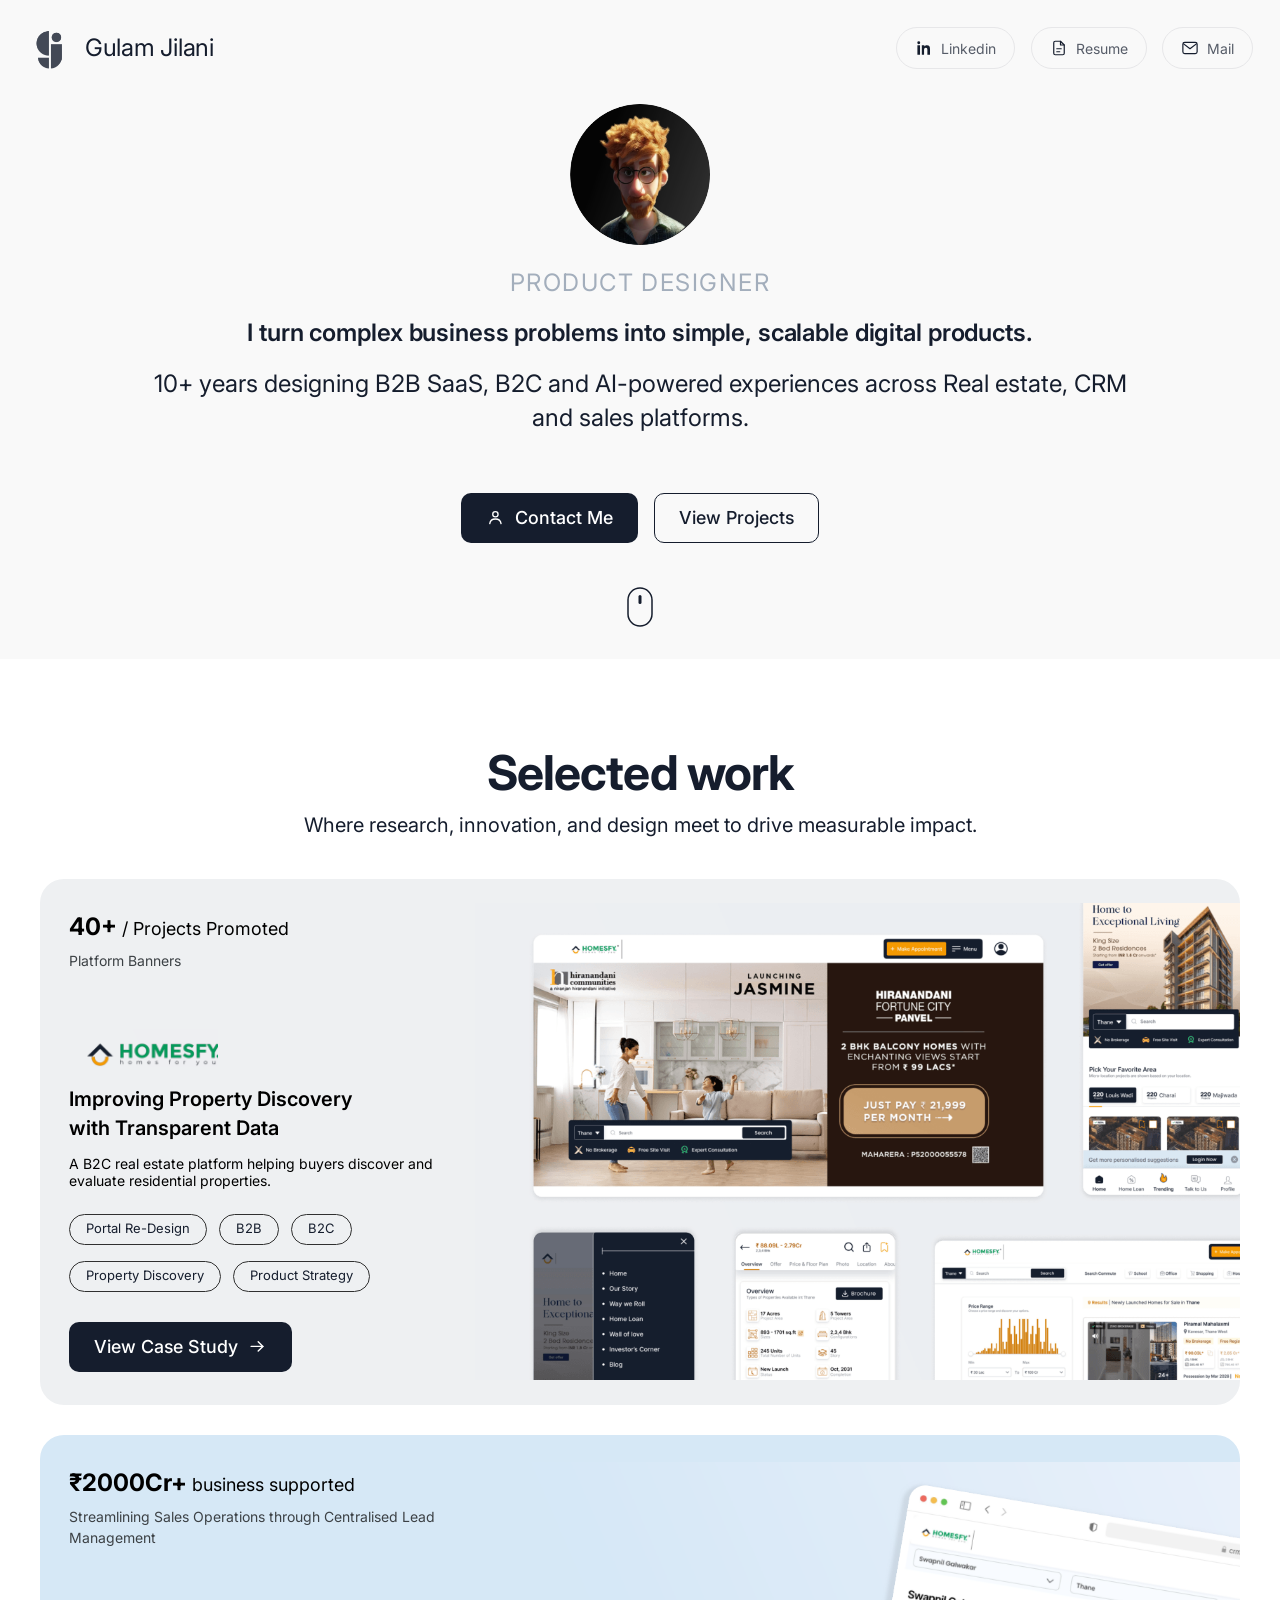
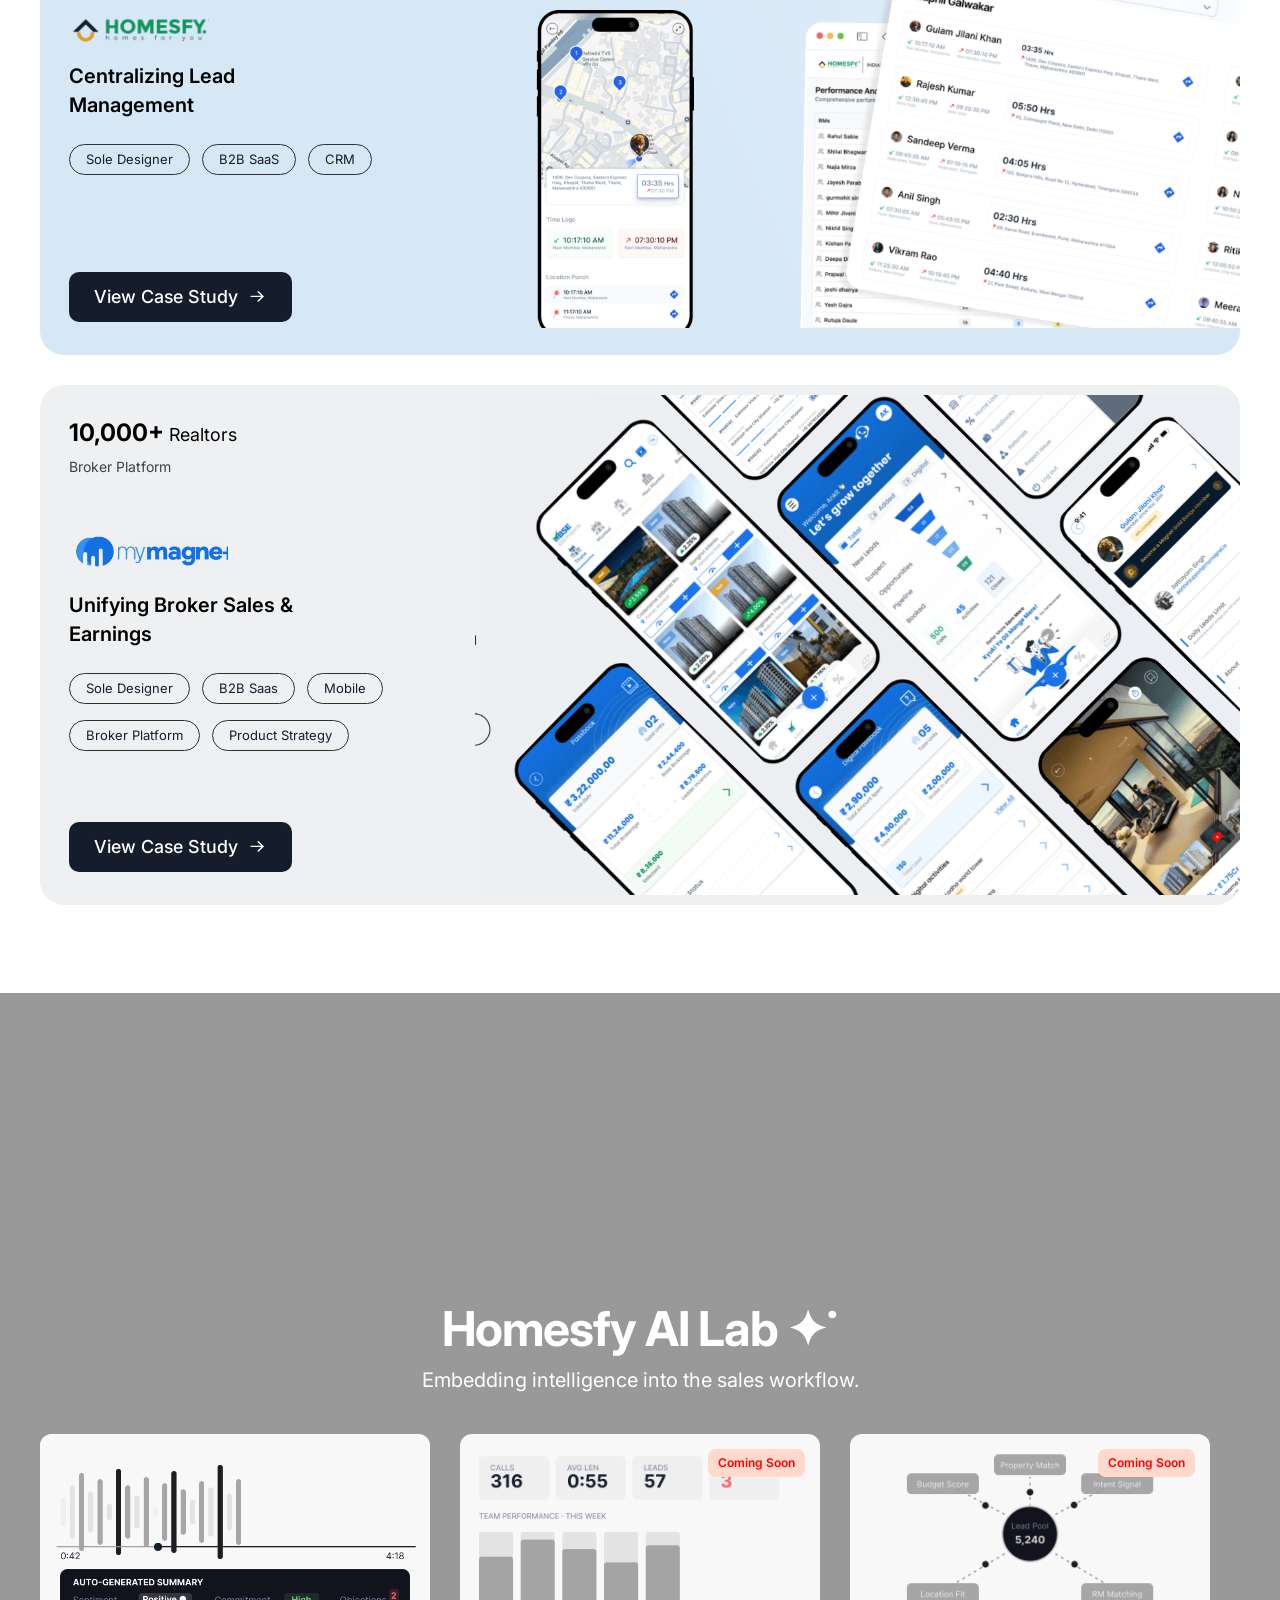
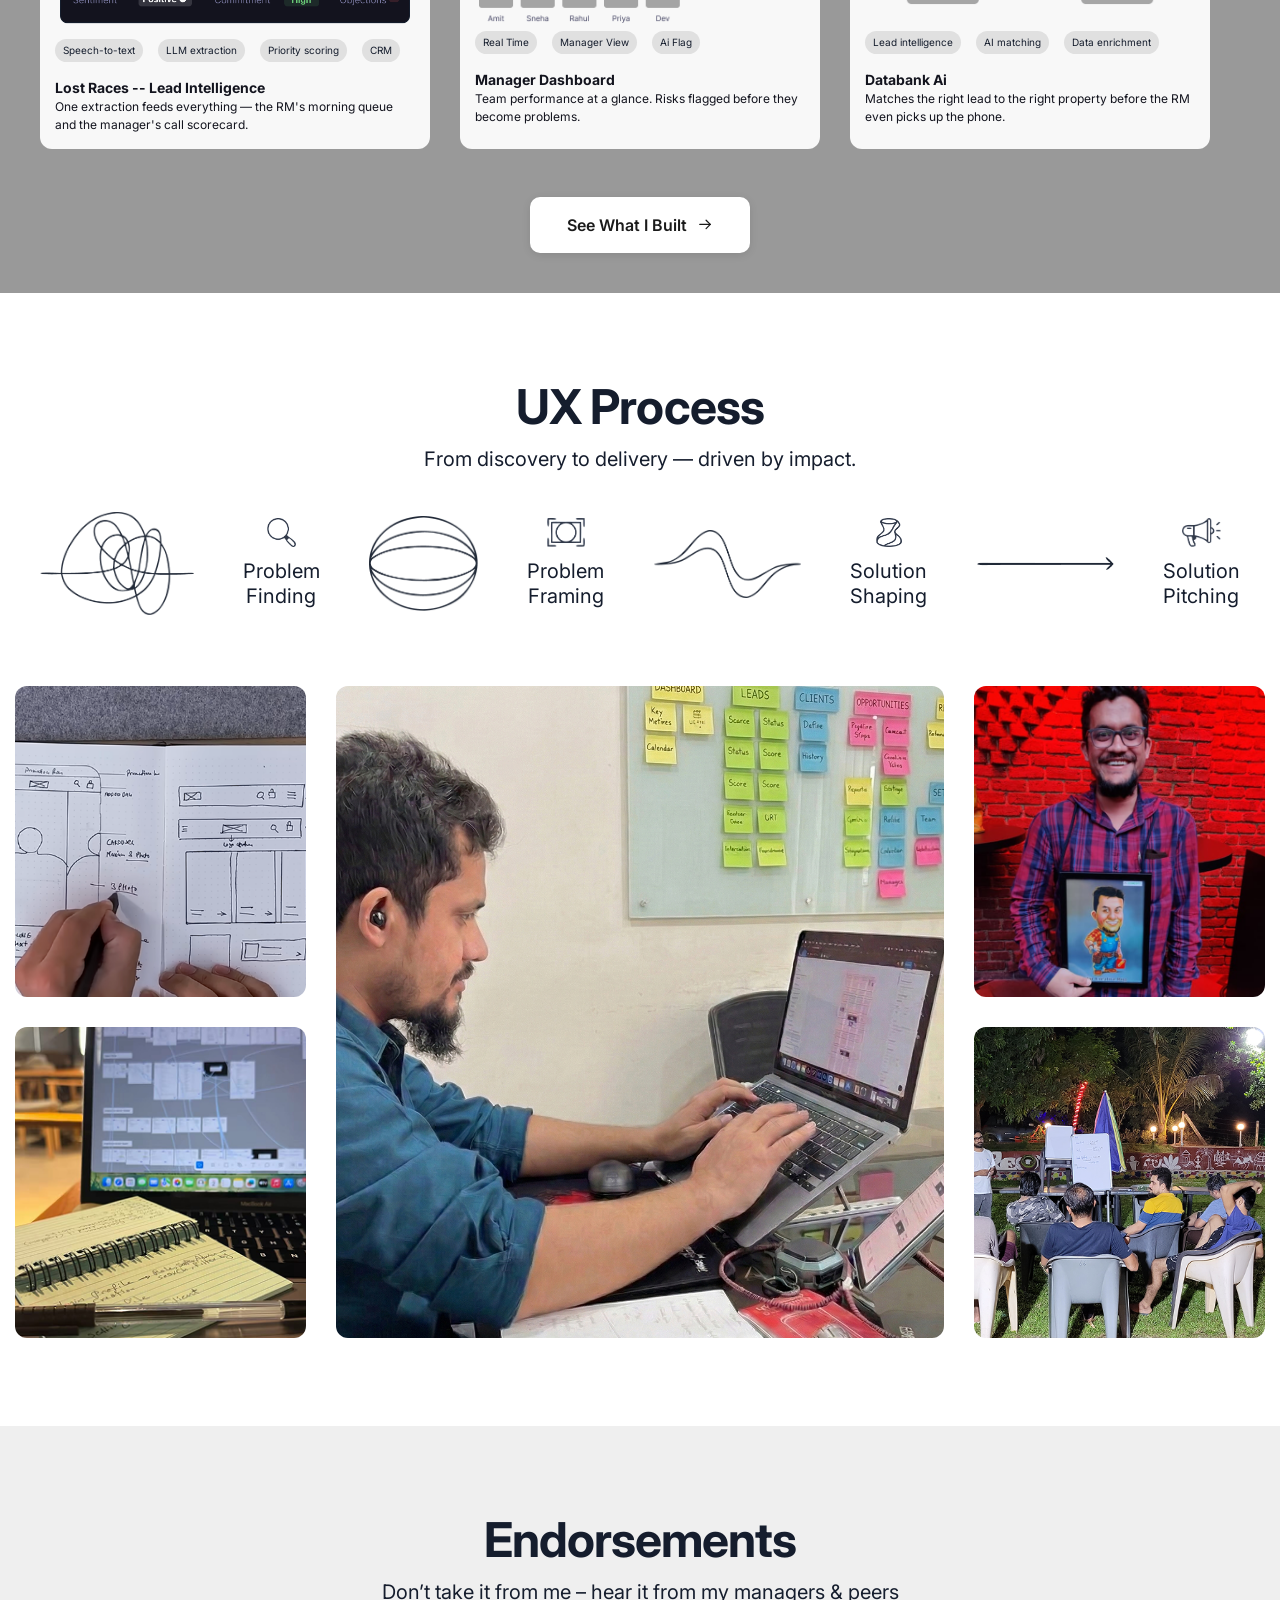
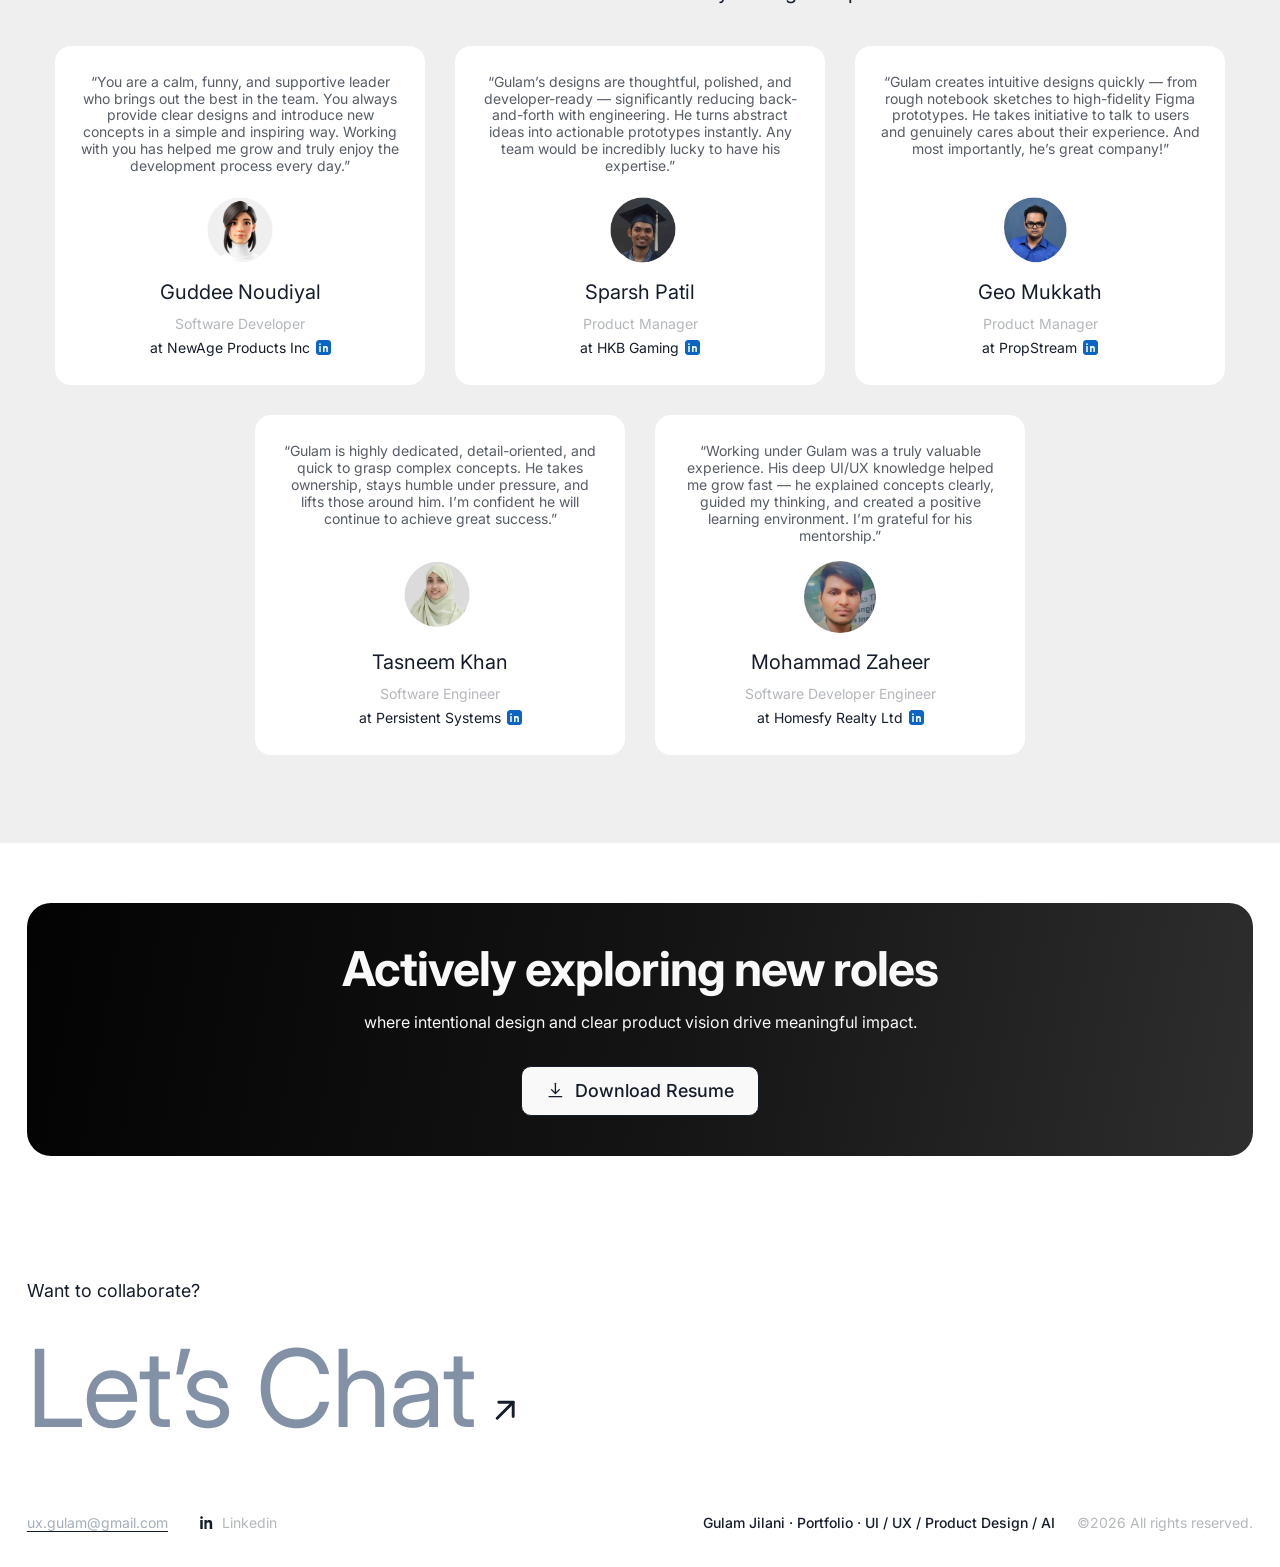
==== commit 09cf4e5f: "Fixing the main link" ====
--- a/index.html
+++ b/index.html
@@ -162,9 +162,9 @@
             <li class="tag">Product Strategy</li>
           </ul>
 
-          <a class="btn btn-border   btn-case disable" href="#" disabled>
-            Coming Soon
-            <!-- <svg class="ic" viewBox="0 0 24 24" fill="none" stroke="currentColor" stroke-width="1.8" stroke-linecap="round" stroke-linejoin="round" aria-hidden="true"><path d="M4 12h15"/><path d="m13 6 6 6-6 6"/></svg> -->
+          <a class="btn btn-dark btn-case" target="_blank" href="mymagnet.html">
+            View Case Study
+            <svg class="ic" viewBox="0 0 24 24" fill="none" stroke="currentColor" stroke-width="1.8" stroke-linecap="round" stroke-linejoin="round" aria-hidden="true"><path d="M4 12h15"/><path d="m13 6 6 6-6 6"/></svg>
           </a>
         </div>
         <div class="project-media">
